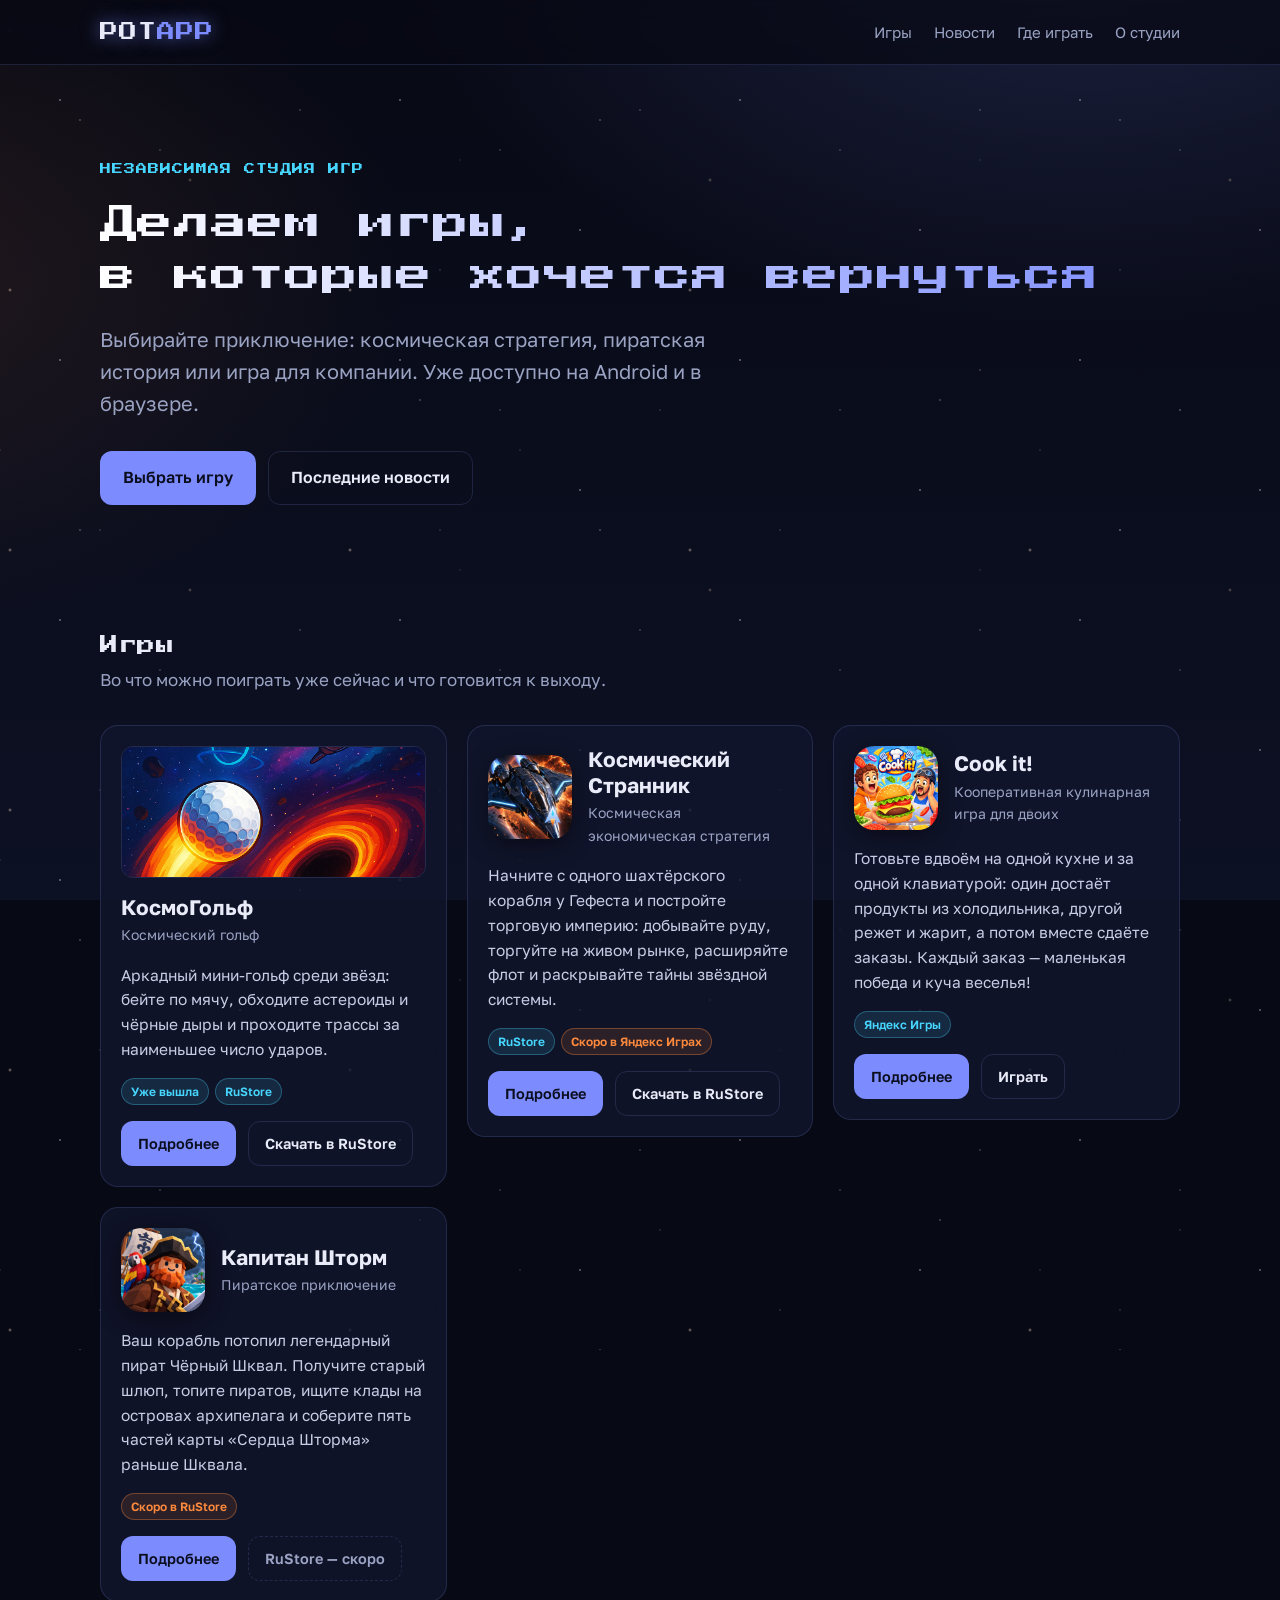
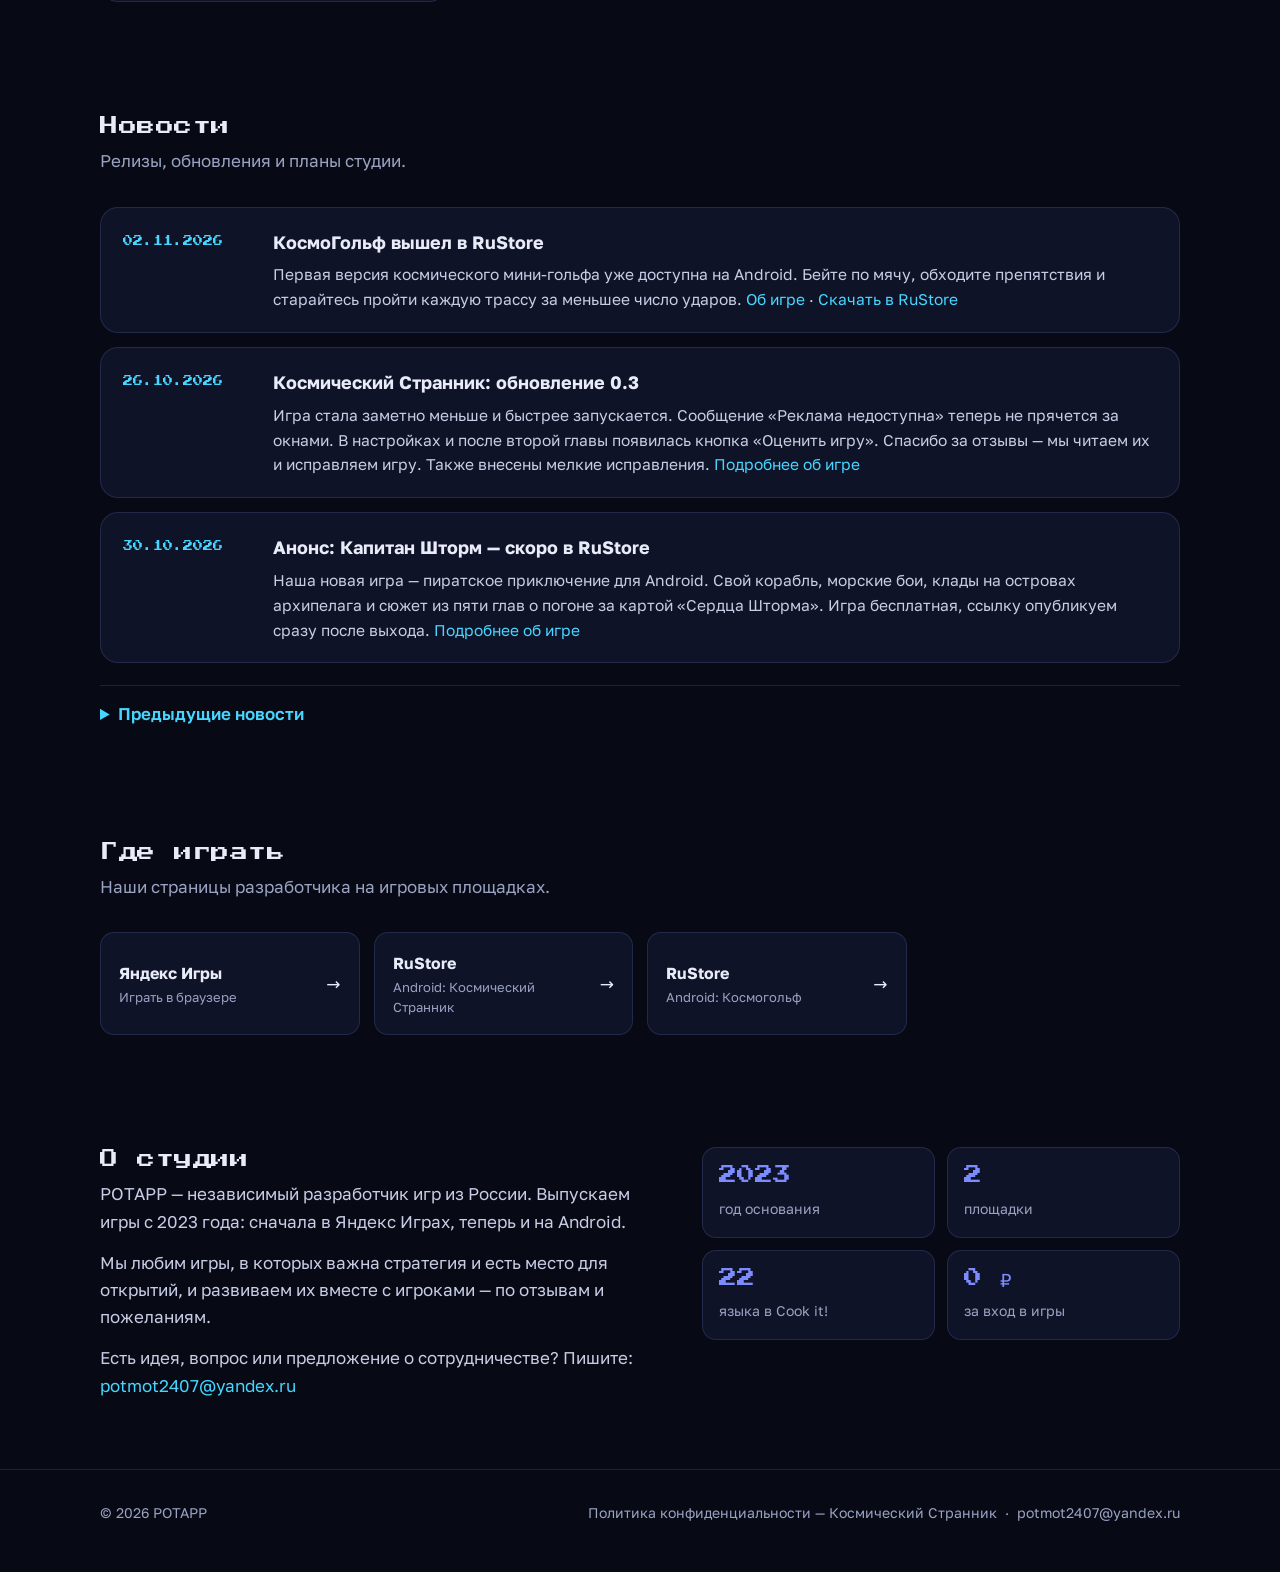
==== index.html @ 5d795da9 "ww" ====
<!doctype html>
<html lang="ru">
<head>
  <meta charset="utf-8">
  <meta name="viewport" content="width=device-width, initial-scale=1">
  <title>POTAPP — независимая студия игр</title>
  <meta name="description" content="POTAPP — независимая студия игр. Космический Странник, Капитан Шторм, Cook it! и новые проекты: где играть, новости и обновления.">
  <meta property="og:title" content="POTAPP — независимая студия игр">
  <meta property="og:description" content="Наши игры, площадки, новости и обновления.">
  <meta property="og:image" content="img/space-stranger/icon.jpg">
  <link rel="icon" type="image/svg+xml" href="img/favicon.svg">
  <link rel="icon" type="image/png" sizes="64x64" href="img/favicon.png">
  <link rel="apple-touch-icon" href="img/apple-touch-icon.png">
  <link rel="stylesheet" href="styles.css">
</head>
<body>
<a class="skip" href="#games">К играм</a>
<div class="sky" aria-hidden="true"></div>

<header class="top">
  <div class="wrap">
    <a class="logo" href="./">POT<span>APP</span></a>
    <nav class="nav">
      <a href="#games">Игры</a>
      <a href="#news">Новости</a>
      <a href="#where" class="hide-sm">Где играть</a>
      <a href="#about">О студии</a>
    </nav>
  </div>
</header>

<main>
  <!-- ================= ГЛАВНЫЙ ЭКРАН ================= -->
  <div class="wrap hero">
    <div class="eyebrow">Независимая студия игр</div>
    <h1>Делаем игры,<br>в которые хочется вернуться</h1>
    <p class="lead">Выбирайте приключение: космическая стратегия, пиратская история или игра для компании. Уже доступно на Android и в браузере.</p>
    <div class="btns">
      <a class="btn" href="#games">Выбрать игру</a>
      <a class="btn ghost" href="#news">Последние новости</a>
    </div>
  </div>

  <!-- ================= ИГРЫ =================
       Чтобы добавить игру: скопируй блок <article class="game">…</article> целиком
       и поменяй картинку, название, жанр, описание и ссылки. -->
  <section id="games">
    <div class="wrap">
      <h2 class="sec-title">Игры</h2>
      <p class="sec-sub">Во что можно поиграть уже сейчас и что готовится к выходу.</p>

      <div class="games">

        <article class="game">
          <img class="game-cover" src="img/cosmogolf/cover.png" alt="Космическое поле для гольфа у яркого чёрного провала" width="512" height="512" loading="lazy">
          <div class="game-head">
            <div>
              <h3>КосмоГольф</h3>
              <div class="genre">Космический гольф</div>
            </div>
          </div>
          <p>Аркадный мини-гольф среди звёзд: бейте по мячу, обходите астероиды и чёрные дыры и проходите трассы за наименьшее число ударов.</p>
          <div class="badges"><span class="badge">Уже вышла</span> <span class="badge">RuStore</span></div>
          <div class="btns">
            <a class="btn" href="games/cosmogolf/">Подробнее</a>
            <a class="btn ghost" href="https://www.rustore.ru/catalog/app/com.potapp.cosmogolf" target="_blank" rel="noopener">Скачать в RuStore</a>
          </div>
        </article>
        <article class="game">
          <div class="game-head">
            <img class="game-icon" src="img/space-stranger/icon.jpg" alt="Иконка игры Космический Странник" width="84" height="84">
            <div>
              <h3>Космический Странник</h3>
              <div class="genre">Космическая экономическая стратегия</div>
            </div>
          </div>
          <p>Начните с одного шахтёрского корабля у Гефеста и постройте торговую империю: добывайте руду, торгуйте на живом рынке, расширяйте флот и раскрывайте тайны звёздной системы.</p>
          <div class="badges"><span class="badge">RuStore</span> <span class="badge soon">Скоро в Яндекс Играх</span></div>
          <div class="btns">
            <a class="btn" href="games/space-stranger/">Подробнее</a>
            <a class="btn ghost" href="https://www.rustore.ru/catalog/app/com.potapp.spacestranger" target="_blank" rel="noopener">Скачать в RuStore</a>
            <!-- Когда игра выйдет в Яндекс Играх: добавь сюда <a class="btn ghost" href="ССЫЛКА" target="_blank" rel="noopener">Яндекс Игры</a> и поменяй бейдж «Скоро…» выше -->
          </div>
        </article>
        <article class="game">
          <div class="game-head">
            <img class="game-icon" src="img/cook-it/icon.jpg" alt="Иконка игры Cook it!" width="84" height="84">
            <div>
              <h3>Cook it!</h3>
              <div class="genre">Кооперативная кулинарная игра для двоих</div>
            </div>
          </div>
          <p>Готовьте вдвоём на одной кухне и за одной клавиатурой: один достаёт продукты из холодильника, другой режет и жарит, а потом вместе сдаёте заказы. Каждый заказ — маленькая победа и куча веселья!</p>
          <div class="badges"><span class="badge">Яндекс Игры</span></div>
          <div class="btns">
            <a class="btn" href="games/cook-it/">Подробнее</a>
            <a class="btn ghost" href="https://yandex.ru/games/app/cook-it-480620" target="_blank" rel="noopener">Играть</a>
          </div>
        </article>
        <article class="game">
          <div class="game-head">
            <img class="game-icon" src="img/captain-storm/icon.jpg" alt="Иконка игры Капитан Шторм" width="84" height="84">
            <div>
              <h3>Капитан Шторм</h3>
              <div class="genre">Пиратское приключение</div>
            </div>
          </div>
          <p>Ваш корабль потопил легендарный пират Чёрный Шквал. Получите старый шлюп, топите пиратов, ищите клады на островах архипелага и соберите пять частей карты «Сердца Шторма» раньше Шквала.</p>
          <div class="badges"><span class="badge soon">Скоро в RuStore</span></div>
          <div class="btns">
            <a class="btn" href="games/captain-storm/">Подробнее</a>
            <!-- Когда игра выйдет: замени span на <a class="btn ghost" href="https://www.rustore.ru/catalog/app/com.potapp.captainstorm" target="_blank" rel="noopener">Скачать в RuStore</a> и бейдж «Скоро…» на <span class="badge">RuStore</span> -->
            <span class="btn disabled">RuStore — скоро</span>
          </div>
        </article>


      </div>
    </div>
  </section>

  <!-- ================= НОВОСТИ =================
       Новые записи добавляй СВЕРХУ: скопируй блок <article class="post">…</article>. -->
  <section id="news">
    <div class="wrap">
      <h2 class="sec-title">Новости</h2>
      <p class="sec-sub">Релизы, обновления и планы студии.</p>

      <div class="news">
        <article class="post">
          <time datetime="2026-11-02">02.11.2026</time>
          <div>
            <h3>КосмоГольф вышел в RuStore</h3>
            <p>Первая версия космического мини-гольфа уже доступна на Android. Бейте по мячу, обходите препятствия и старайтесь пройти каждую трассу за меньшее число ударов. <a href="games/cosmogolf/">Об игре</a> · <a href="https://www.rustore.ru/catalog/app/com.potapp.cosmogolf" target="_blank" rel="noopener">Скачать в RuStore</a></p>
          </div>
        </article>
        <article class="post">
          <time datetime="2026-10-26">26.10.2026</time>
          <div>
            <h3>Космический Странник: обновление 0.3</h3>
            <p>Игра стала заметно меньше и быстрее запускается. Сообщение «Реклама недоступна» теперь не прячется за окнами. В настройках и после второй главы появилась кнопка «Оценить игру». Спасибо за отзывы — мы читаем их и исправляем игру. Также внесены мелкие исправления. <a href="games/space-stranger/">Подробнее об игре</a></p>
          </div>
        </article>
        <article class="post">
          <time datetime="2026-10-30">30.10.2026</time>
          <div>
            <h3>Анонс: Капитан Шторм — скоро в RuStore</h3>
            <p>Наша новая игра — пиратское приключение для Android. Свой корабль, морские бои, клады на островах архипелага и сюжет из пяти глав о погоне за картой «Сердца Шторма». Игра бесплатная, ссылку опубликуем сразу после выхода. <a href="games/captain-storm/">Подробнее об игре</a></p>
          </div>
        </article>
        <details class="news-archive">
          <summary>Предыдущие новости</summary>
          <div class="news">
        <article class="post">
          <time datetime="2026-10-19">19.10.2026</time>
          <div>
            <h3>Космический Странник вышел в RuStore</h3>
            <p>Наша космическая экономическая стратегия теперь доступна на Android. Начните с одного шахтёрского корабля у Гефеста, добывайте руду, торгуйте на живом рынке и стройте свой флот. Игра бесплатная. <a href="https://www.rustore.ru/catalog/app/com.potapp.spacestranger" target="_blank" rel="noopener">Скачать в RuStore</a> · <a href="games/space-stranger/">Подробнее об игре</a></p>
          </div>
        </article>
        <article class="post">
          <time datetime="2026-10-19">19.10.2026</time>
          <div>
            <h3>Космический Странник летит на Android</h3>
            <p>Игра отправлена на модерацию в RuStore, а следом выйдет и в Яндекс Играх. Внутри — обучение с начальником станции Центавр, управление для сенсорного экрана, русский и английский язык. Ссылки опубликуем сразу после выхода.</p>
          </div>
        </article>
        <article class="post">
          <time datetime="2026-10-19">19.10.2026</time>
          <div>
            <h3>У POTAPP появился сайт</h3>
            <p>Здесь будут собраны все наши игры, ссылки на площадки, новости и истории обновлений.</p>
          </div>
        </article>
        <article class="post">
          <time datetime="2026-03-21">21.03.2026</time>
          <div>
            <h3>Cook it! вышла в Яндекс Играх</h3>
            <p>Кооперативная кулинарная игра для двоих на одной клавиатуре: делите роли, готовьте по рецептам и сдавайте заказы вместе. <a href="games/cook-it/">Подробнее об игре</a></p>
          </div>
        </article>
          </div>
        </details>
      </div>
    </div>
  </section>

  <!-- ================= ГДЕ ИГРАТЬ ================= -->
  <section id="where">
    <div class="wrap">
      <h2 class="sec-title">Где играть</h2>
      <p class="sec-sub">Наши страницы разработчика на игровых площадках.</p>

      <div class="platforms">
        <a class="platform" href="https://yandex.ru/games/developer/64730" target="_blank" rel="noopener">
          <span><b>Яндекс Игры</b><small>Играть в браузере</small></span>
          <span aria-hidden="true">→</span>
        </a>
        <a class="platform" href="https://www.rustore.ru/catalog/app/com.potapp.spacestranger" target="_blank" rel="noopener">
          <span><b>RuStore</b><small>Android: Космический Странник</small></span>
          <span aria-hidden="true">→</span>
        </a>
        <a class="platform" href="https://www.rustore.ru/catalog/app/com.potapp.cosmogolf" target="_blank" rel="noopener">
          <span><b>RuStore</b><small>Android: Космогольф</small></span>
          <span aria-hidden="true">→</span>
        </a>
      </div>
    </div>
  </section>

  <!-- ================= О СТУДИИ ================= -->
  <section id="about">
    <div class="wrap about">
      <div>
        <h2 class="sec-title">О студии</h2>
        <p>POTAPP — независимый разработчик игр из России. Выпускаем игры с 2023 года: сначала в Яндекс Играх, теперь и на Android.</p>
        <p>Мы любим игры, в которых важна стратегия и есть место для открытий, и развиваем их вместе с игроками — по отзывам и пожеланиям.</p>
        <p>Есть идея, вопрос или предложение о сотрудничестве? Пишите: <a href="mailto:potmot2407@yandex.ru">potmot2407@yandex.ru</a></p>
      </div>
      <div class="facts">
        <div class="fact"><b>2023</b><span>год основания</span></div>
        <div class="fact"><b>2</b><span>площадки</span></div>
        <div class="fact"><b>22</b><span>языка в Cook it!</span></div>
        <div class="fact"><b>0 ₽</b><span>за вход в игры</span></div>
      </div>
    </div>
  </section>
</main>

<footer>
  <div class="wrap">
    <span>© 2026 POTAPP</span>
    <span>
      <a href="privacy/space-stranger/">Политика конфиденциальности — Космический Странник</a>
      &nbsp;·&nbsp;
      <a href="mailto:potmot2407@yandex.ru">potmot2407@yandex.ru</a>
    </span>
  </div>
</footer>
</body>
</html>
---- styles.css ----
/* POTAPP — общий стиль сайта.
   Цвета и шрифты меняются здесь, в :root. */
/* Шрифты лежат в папке fonts/ — сайт не зависит от Google Fonts (быстрее и надёжнее в России). Лицензия SIL OFL. */
@font-face{font-family:"Press Start 2P";font-style:normal;font-weight:400;font-display:swap;src:url("fonts/press-start-2p-latin-400-normal.woff2") format("woff2");unicode-range:U+0000-00FF, U+0131, U+0152-0153, U+02BB-02BC, U+02C6, U+02DA, U+02DC, U+2000-206F, U+20AC, U+2122, U+2191, U+2193, U+2212, U+2215, U+FEFF, U+FFFD;}
@font-face{font-family:"Golos Text";font-style:normal;font-weight:400;font-display:swap;src:url("fonts/golos-text-latin-400-normal.woff2") format("woff2");unicode-range:U+0000-00FF, U+0131, U+0152-0153, U+02BB-02BC, U+02C6, U+02DA, U+02DC, U+2000-206F, U+20AC, U+2122, U+2191, U+2193, U+2212, U+2215, U+FEFF, U+FFFD;}
@font-face{font-family:"Golos Text";font-style:normal;font-weight:600;font-display:swap;src:url("fonts/golos-text-latin-600-normal.woff2") format("woff2");unicode-range:U+0000-00FF, U+0131, U+0152-0153, U+02BB-02BC, U+02C6, U+02DA, U+02DC, U+2000-206F, U+20AC, U+2122, U+2191, U+2193, U+2212, U+2215, U+FEFF, U+FFFD;}
@font-face{font-family:"Golos Text";font-style:normal;font-weight:700;font-display:swap;src:url("fonts/golos-text-latin-700-normal.woff2") format("woff2");unicode-range:U+0000-00FF, U+0131, U+0152-0153, U+02BB-02BC, U+02C6, U+02DA, U+02DC, U+2000-206F, U+20AC, U+2122, U+2191, U+2193, U+2212, U+2215, U+FEFF, U+FFFD;}
@font-face{font-family:"Press Start 2P";font-style:normal;font-weight:400;font-display:swap;src:url("fonts/press-start-2p-cyrillic-400-normal.woff2") format("woff2");unicode-range:U+0301, U+0400-045F, U+0490-0491, U+04B0-04B1, U+2116, U+20BD;}
@font-face{font-family:"Golos Text";font-style:normal;font-weight:400;font-display:swap;src:url("fonts/golos-text-cyrillic-400-normal.woff2") format("woff2");unicode-range:U+0301, U+0400-045F, U+0490-0491, U+04B0-04B1, U+2116, U+20BD;}
@font-face{font-family:"Golos Text";font-style:normal;font-weight:600;font-display:swap;src:url("fonts/golos-text-cyrillic-600-normal.woff2") format("woff2");unicode-range:U+0301, U+0400-045F, U+0490-0491, U+04B0-04B1, U+2116, U+20BD;}
@font-face{font-family:"Golos Text";font-style:normal;font-weight:700;font-display:swap;src:url("fonts/golos-text-cyrillic-700-normal.woff2") format("woff2");unicode-range:U+0301, U+0400-045F, U+0490-0491, U+04B0-04B1, U+2116, U+20BD;}

:root {
  --bg: #070914;
  --bg-2: #0d1124;
  --panel: rgba(18, 23, 46, 0.78);
  --panel-solid: #12172e;
  --line: rgba(140, 160, 255, 0.16);
  --text: #e9ecf8;
  --muted: #9aa3c3;
  --accent: #7c8cff;      /* сиреневый, как буквы логотипа */
  --accent-2: #47d6ff;    /* голубой, как свечение двигателей */
  --hot: #ff8a3d;         /* оранжевый, как лава Гефеста */
  --pixel: "Press Start 2P", ui-monospace, monospace;
  --body: "Golos Text", system-ui, -apple-system, "Segoe UI", Roboto, sans-serif;
  --radius: 18px;
  --wrap: 1120px;
}

* { box-sizing: border-box; }
html { scroll-behavior: smooth; }
body {
  margin: 0;
  background: var(--bg);
  color: var(--text);
  font: 17px/1.6 var(--body);
  -webkit-font-smoothing: antialiased;
  overflow-x: hidden;
}
img { max-width: 100%; display: block; }
a { color: var(--accent-2); text-decoration: none; }
a:hover { text-decoration: underline; }

/* ---------- Звёздное небо (только CSS, без картинок) ---------- */
.sky {
  position: fixed; inset: 0; z-index: -1; pointer-events: none;
  background:
    radial-gradient(1200px 700px at 85% -10%, rgba(124, 140, 255, 0.20), transparent 60%),
    radial-gradient(900px 600px at -10% 30%, rgba(255, 138, 61, 0.10), transparent 60%),
    linear-gradient(180deg, var(--bg) 0%, var(--bg-2) 100%);
}
.sky::before, .sky::after {
  content: ""; position: absolute; inset: -50%;
  background-image:
    radial-gradient(1.5px 1.5px at 20px 30px, #fff, transparent),
    radial-gradient(1px 1px at 120px 80px, #cfd6ff, transparent),
    radial-gradient(1.5px 1.5px at 200px 160px, #fff, transparent),
    radial-gradient(1px 1px at 60px 200px, #9fb0ff, transparent),
    radial-gradient(1px 1px at 260px 40px, #fff, transparent),
    radial-gradient(2px 2px at 310px 220px, #ffe2c4, transparent);
  background-size: 340px 260px;
  opacity: .55;
  animation: drift 160s linear infinite;
}
.sky::after { background-size: 520px 410px; opacity: .35; animation-duration: 260s; }
@keyframes drift { to { transform: translate3d(-340px, -260px, 0); } }
@media (prefers-reduced-motion: reduce) { .sky::before, .sky::after { animation: none; } html { scroll-behavior: auto; } }

.wrap { max-width: var(--wrap); margin: 0 auto; padding: 0 20px; }

/* ---------- Шапка ---------- */
.top {
  position: sticky; top: 0; z-index: 10;
  backdrop-filter: blur(10px); -webkit-backdrop-filter: blur(10px);
  background: rgba(7, 9, 20, 0.72);
  border-bottom: 1px solid var(--line);
}
.top .wrap { display: flex; align-items: center; justify-content: space-between; height: 64px; gap: 16px; }
.logo {
  font: 18px/1 var(--pixel); letter-spacing: 1px; color: var(--text);
  text-shadow: 0 0 18px rgba(124, 140, 255, .7);
}
.logo:hover { text-decoration: none; }
.logo span { color: var(--accent); }
.nav { display: flex; gap: 22px; font-size: 15px; }
.nav a { color: var(--muted); }
.nav a:hover { color: var(--text); text-decoration: none; }
@media (max-width: 640px) { .nav { gap: 14px; font-size: 14px; } .nav .hide-sm { display: none; } }

/* ---------- Главный экран ---------- */
.hero { padding: 96px 20px 72px; }
.eyebrow { font: 11px/1.6 var(--pixel); color: var(--accent-2); letter-spacing: 1px; text-transform: uppercase; }
.hero h1 {
  font: clamp(20px, 3.2vw, 36px)/1.45 var(--pixel); margin: 18px 0 22px; letter-spacing: 1px;
  background: linear-gradient(90deg, #fff 0%, #c9d0ff 40%, var(--accent) 100%);
  -webkit-background-clip: text; background-clip: text; color: transparent;
}
.hero p.lead { font-size: 20px; color: var(--muted); max-width: 640px; margin: 0 0 32px; }
@media (max-width: 640px) { .hero { padding: 56px 20px 40px; }  .hero p.lead { font-size: 17px; } }

.btns { display: flex; flex-wrap: wrap; gap: 12px; }
.btn {
  display: inline-flex; align-items: center; gap: 10px;
  padding: 13px 22px; border-radius: 12px; font-weight: 600; font-size: 16px;
  background: var(--accent); color: #0b0e1f; border: 1px solid transparent;
  transition: transform .15s ease, box-shadow .15s ease;
}
.btn:hover { text-decoration: none; transform: translateY(-1px); box-shadow: 0 8px 28px rgba(124, 140, 255, .35); }
.btn.ghost { background: transparent; color: var(--text); border-color: var(--line); }
.btn.ghost:hover { border-color: var(--accent); box-shadow: none; }
.btn.disabled { background: transparent; color: var(--muted); border: 1px dashed var(--line); pointer-events: none; }

/* ---------- Секции ---------- */
section { padding: 56px 0; }
.sec-title { font: 18px/1.4 var(--pixel); margin: 0 0 8px; letter-spacing: .5px; }
.sec-sub { color: var(--muted); margin: 0 0 32px; }

/* ---------- Карточки игр ---------- */
.games { display: grid; grid-template-columns: repeat(auto-fill, minmax(320px, 1fr)); gap: 20px; align-items: start; }
@media (max-width: 380px) { .games { grid-template-columns: 1fr; } }
.game {
  display: flex; flex-direction: column; gap: 16px;
  background: var(--panel); border: 1px solid var(--line); border-radius: var(--radius);
  padding: 20px; transition: border-color .2s ease, transform .2s ease;
}
.game:hover { border-color: rgba(124, 140, 255, .45); transform: translateY(-2px); }
.game-head { display: flex; gap: 16px; align-items: center; }
.game-cover { width: 100%; height: 132px; flex: 0 0 132px; object-fit: cover; object-position: center 48%; border-radius: 12px; border: 1px solid var(--line); }
.game-icon {
  width: 84px; height: 84px; border-radius: 20px; flex: none; object-fit: cover;
  background: linear-gradient(135deg, #2b3170, #12172e);
  box-shadow: 0 6px 24px rgba(0, 0, 0, .45);
}
.game-icon.fallback { display: grid; place-items: center; font: 22px var(--pixel); color: var(--accent); }
.game h3 { margin: 0; font-size: 21px; line-height: 1.25; }
.game .genre { color: var(--muted); font-size: 14px; margin-top: 4px; }
.game p { margin: 0; color: #c8cde6; font-size: 15.5px; }
.game .btns { margin-top: auto; }
.game .btn { padding: 10px 16px; font-size: 14.5px; }
.badge {
  display: inline-block; font-size: 12px; font-weight: 600; padding: 3px 9px; border-radius: 999px;
  background: rgba(71, 214, 255, .12); color: var(--accent-2); border: 1px solid rgba(71, 214, 255, .3);
}
.badge.soon { background: rgba(255, 138, 61, .12); color: var(--hot); border-color: rgba(255, 138, 61, .35); }

/* ---------- Новости ---------- */
.news { display: grid; gap: 14px; }
.news-archive { margin-top: 8px; border-top: 1px solid var(--line); padding-top: 14px; }
.news-archive summary { color: var(--accent-2); cursor: pointer; font-weight: 600; }
.news-archive .news { margin-top: 14px; }
.post {
  display: grid; grid-template-columns: 130px 1fr; gap: 20px;
  background: var(--panel); border: 1px solid var(--line); border-radius: var(--radius); padding: 20px 22px;
}
.post time { font: 10px/1.8 var(--pixel); color: var(--accent-2); padding-top: 4px; }
.post h3 { margin: 0 0 6px; font-size: 18px; }
.post p { margin: 0; color: #c8cde6; font-size: 15.5px; }
@media (max-width: 640px) { .post { grid-template-columns: 1fr; gap: 6px; } }

/* ---------- Площадки ---------- */
.platforms { display: grid; grid-template-columns: repeat(auto-fill, minmax(240px, 1fr)); gap: 14px; }
.platform {
  display: flex; align-items: center; justify-content: space-between; gap: 12px;
  background: var(--panel); border: 1px solid var(--line); border-radius: 14px; padding: 16px 18px; color: var(--text);
}
.platform:hover { text-decoration: none; border-color: var(--accent); }
.platform b { font-size: 16px; }
.platform small { color: var(--muted); display: block; font-size: 13px; }

/* ---------- О студии ---------- */
.about { display: grid; grid-template-columns: 1.2fr 1fr; gap: 28px; align-items: start; }
.about p { color: #c8cde6; margin: 0 0 14px; }
.facts { display: grid; grid-template-columns: 1fr 1fr; gap: 12px; }
.fact { background: var(--panel); border: 1px solid var(--line); border-radius: 14px; padding: 16px; }
.fact b { display: block; font: 18px/1.3 var(--pixel); color: var(--accent); margin-bottom: 6px; }
.fact span { color: var(--muted); font-size: 14px; }
@media (max-width: 760px) { .about { grid-template-columns: 1fr; } }

/* ---------- Подвал ---------- */
footer { border-top: 1px solid var(--line); padding: 32px 0 48px; color: var(--muted); font-size: 14px; }
footer .wrap { display: flex; flex-wrap: wrap; justify-content: space-between; gap: 16px; }
footer a { color: var(--muted); }
footer a:hover { color: var(--text); }

/* ---------- Страница игры ---------- */
.game-hero { padding: 64px 20px 24px; display: grid; grid-template-columns: 180px 1fr; gap: 32px; align-items: center; }
.game-hero img.icon { width: 180px; height: 180px; border-radius: 40px; box-shadow: 0 16px 50px rgba(0,0,0,.55), 0 0 60px rgba(124,140,255,.25); }
.game-hero h1 { font: 30px/1.3 var(--pixel); margin: 10px 0 14px; }
.game-hero p { color: var(--muted); margin: 0 0 22px; font-size: 18px; }
@media (max-width: 700px) {
  .game-hero { grid-template-columns: 1fr; padding-top: 40px; }
  .game-hero img.icon { width: 120px; height: 120px; border-radius: 28px; }
  .game-hero h1 { font-size: 20px; }
}
.shots { display: grid; grid-auto-flow: column; grid-auto-columns: min(78%, 560px); gap: 14px; overflow-x: auto; padding-bottom: 10px; scroll-snap-type: x mandatory; }
.shots img { border-radius: 14px; border: 1px solid var(--line); scroll-snap-align: start; aspect-ratio: 16/9; object-fit: cover; width: 100%; }
.features { display: grid; grid-template-columns: repeat(auto-fill, minmax(300px, 1fr)); gap: 14px; }
.feature { background: var(--panel); border: 1px solid var(--line); border-radius: 14px; padding: 18px; }
.feature h3 { margin: 0 0 6px; font-size: 16px; color: var(--accent-2); text-transform: uppercase; letter-spacing: .5px; }
.feature p { margin: 0; color: #c8cde6; font-size: 15px; }
.changelog { border-left: 2px solid var(--line); padding-left: 20px; display: grid; gap: 18px; }
.changelog h3 { margin: 0; font-size: 17px; }
.changelog time { color: var(--accent-2); font-size: 13px; }
.changelog ul { margin: 6px 0 0; padding-left: 18px; color: #c8cde6; font-size: 15px; }

.skip { position: absolute; left: -999px; }
.skip:focus { left: 12px; top: 12px; background: var(--accent); color: #000; padding: 8px 12px; border-radius: 8px; z-index: 99; }
.badges { display: flex; flex-wrap: wrap; gap: 6px; }
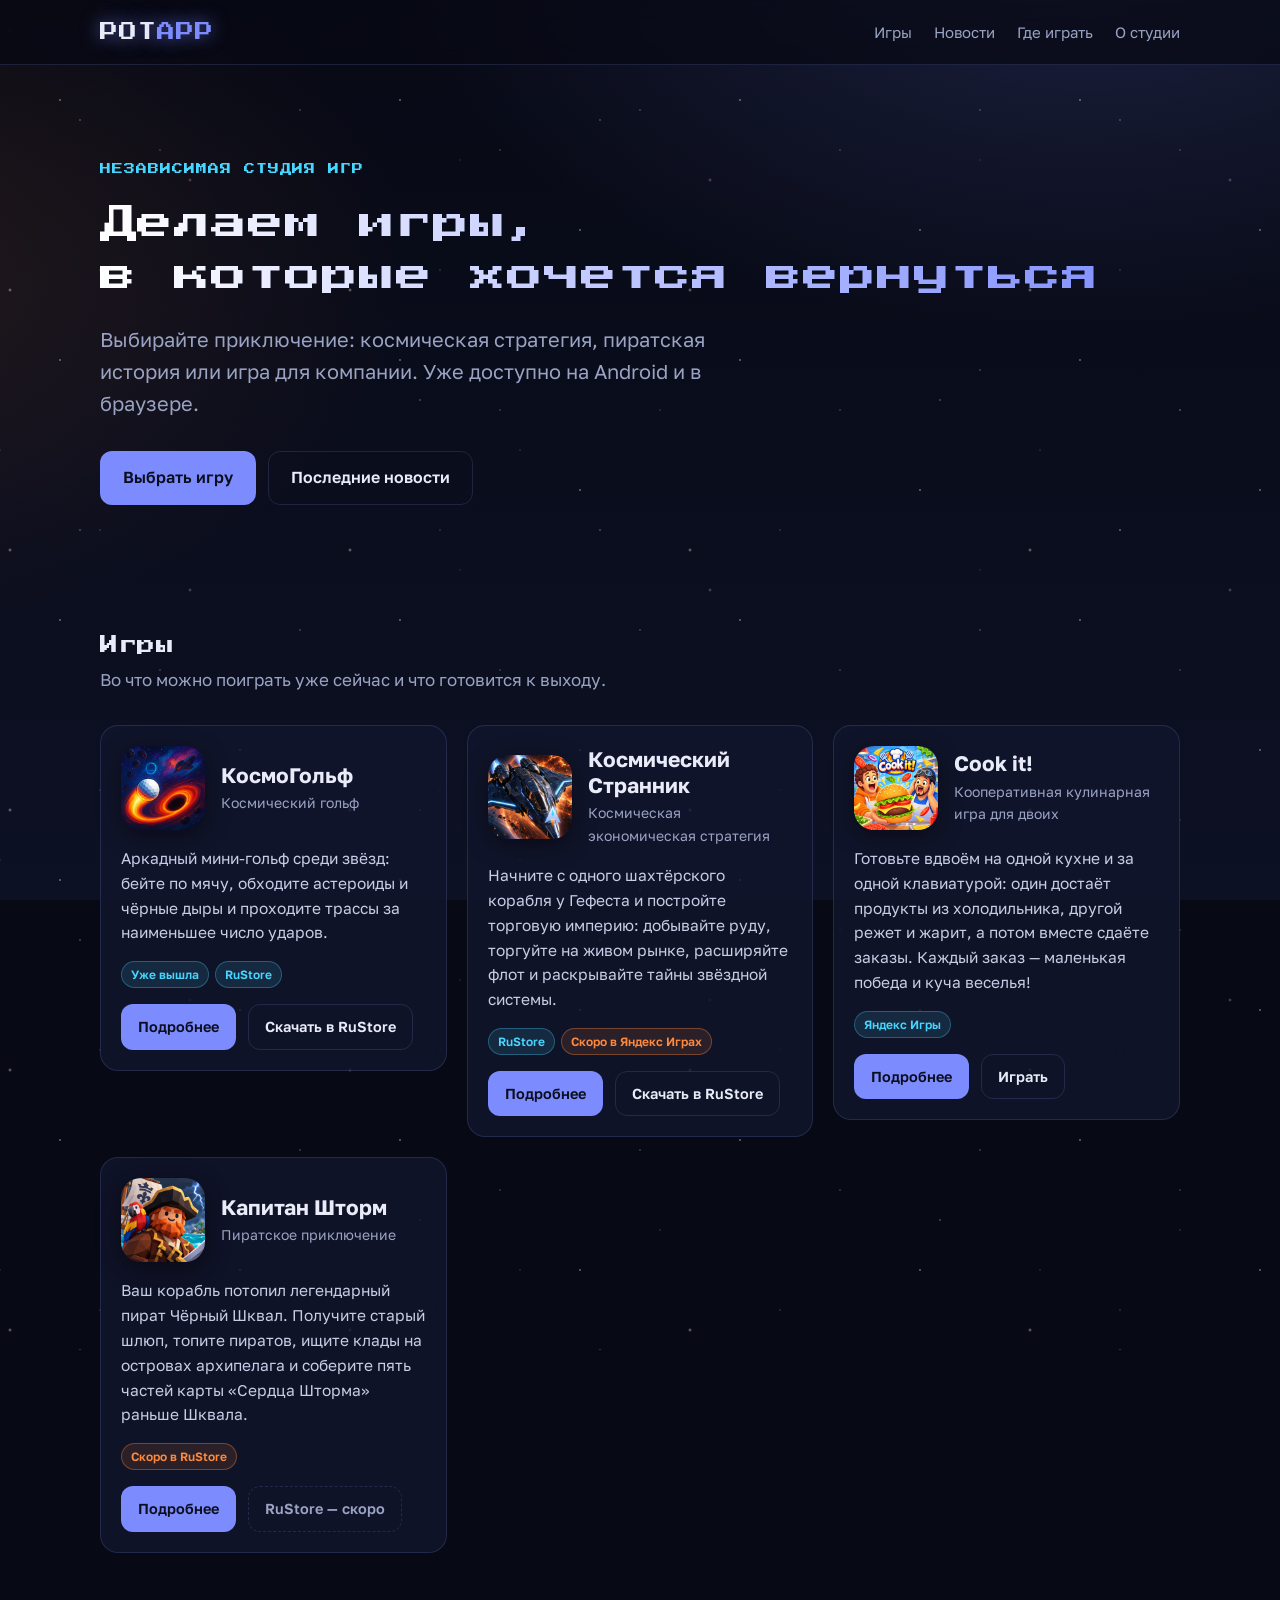
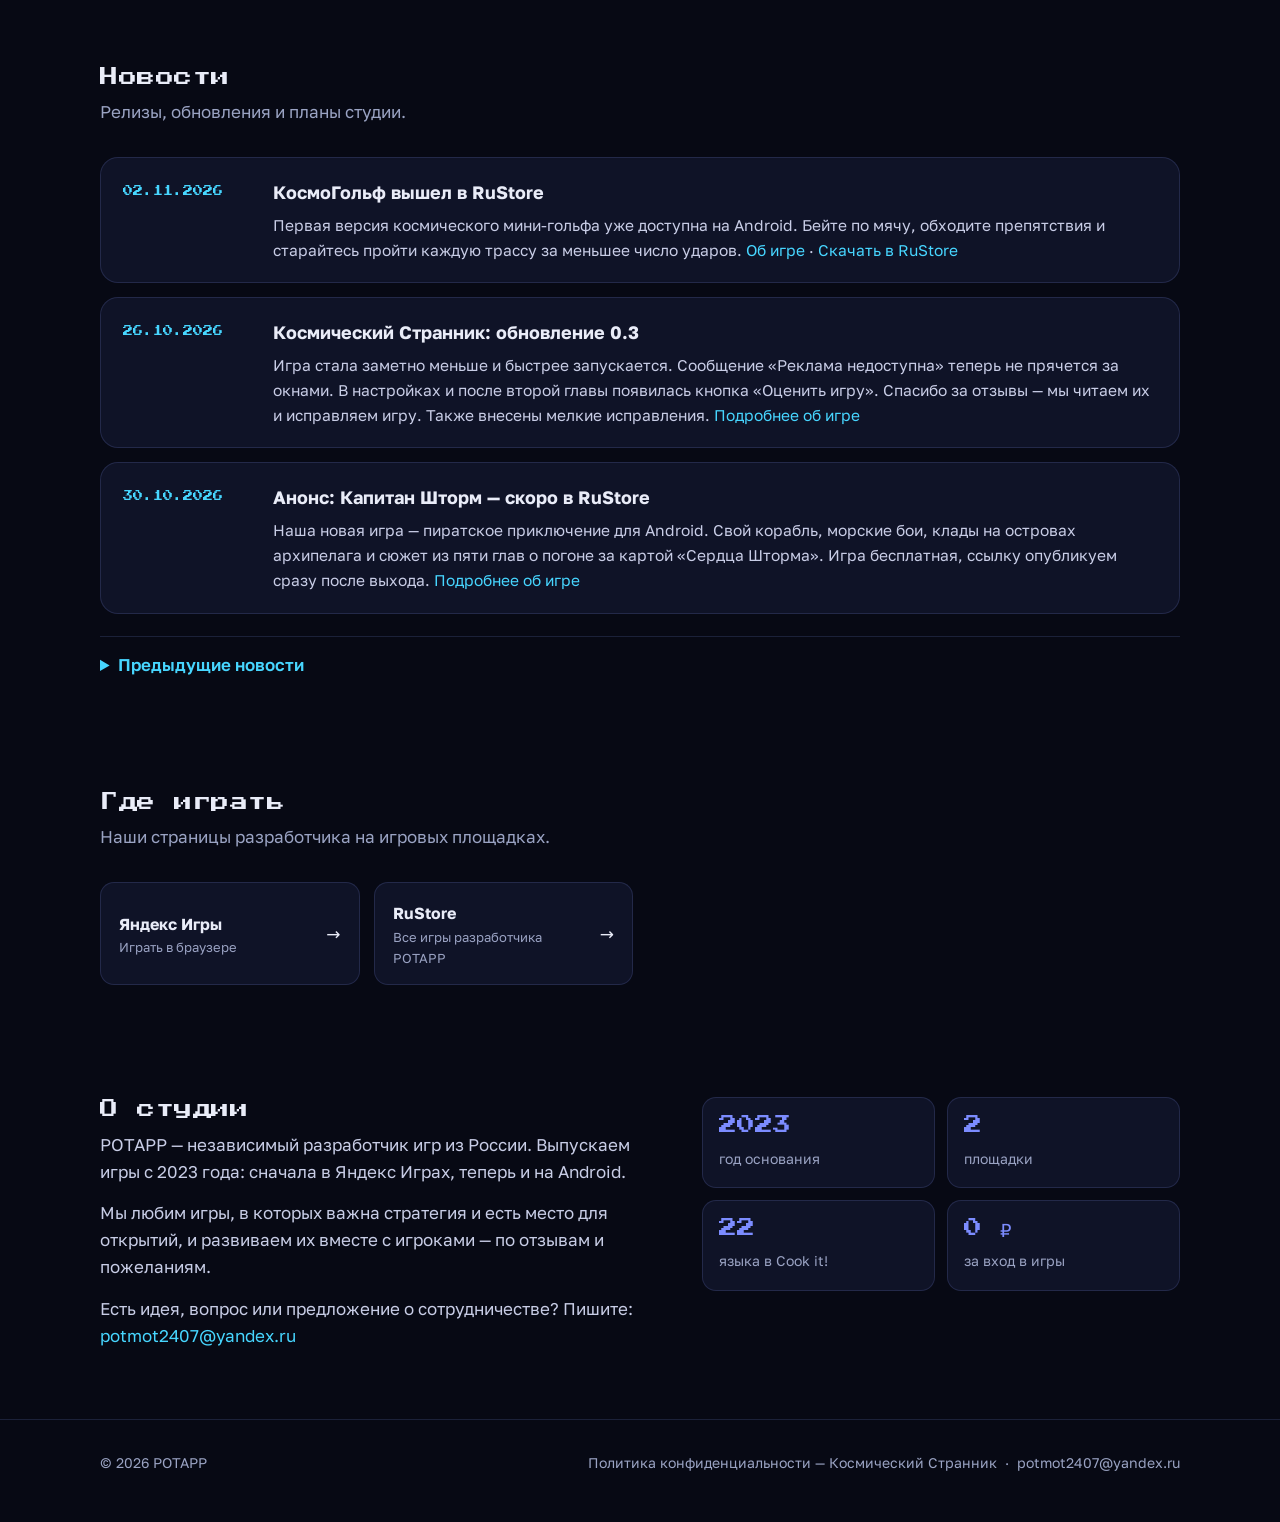
==== commit 39816c7a: "ff" ====
--- a/index.html
+++ b/index.html
@@ -52,8 +52,8 @@
       <div class="games">
 
         <article class="game">
-          <img class="game-cover" src="img/cosmogolf/cover.png" alt="Космическое поле для гольфа у яркого чёрного провала" width="512" height="512" loading="lazy">
-          <div class="game-head">
+          <div class="game-head">
+            <img class="game-icon" src="img/cosmogolf/cover.png" alt="Обложка игры КосмоГольф" width="84" height="84" loading="lazy">
             <div>
               <h3>КосмоГольф</h3>
               <div class="genre">Космический гольф</div>
@@ -196,12 +196,8 @@
           <span><b>Яндекс Игры</b><small>Играть в браузере</small></span>
           <span aria-hidden="true">→</span>
         </a>
-        <a class="platform" href="https://www.rustore.ru/catalog/app/com.potapp.spacestranger" target="_blank" rel="noopener">
-          <span><b>RuStore</b><small>Android: Космический Странник</small></span>
-          <span aria-hidden="true">→</span>
-        </a>
-        <a class="platform" href="https://www.rustore.ru/catalog/app/com.potapp.cosmogolf" target="_blank" rel="noopener">
-          <span><b>RuStore</b><small>Android: Космогольф</small></span>
+        <a class="platform" href="https://www.rustore.ru/catalog/developer/ghje4l" target="_blank" rel="noopener">
+          <span><b>RuStore</b><small>Все игры разработчика POTAPP</small></span>
           <span aria-hidden="true">→</span>
         </a>
       </div>
--- a/styles.css
+++ b/styles.css
@@ -125,7 +125,6 @@
 }
 .game:hover { border-color: rgba(124, 140, 255, .45); transform: translateY(-2px); }
 .game-head { display: flex; gap: 16px; align-items: center; }
-.game-cover { width: 100%; height: 132px; flex: 0 0 132px; object-fit: cover; object-position: center 48%; border-radius: 12px; border: 1px solid var(--line); }
 .game-icon {
   width: 84px; height: 84px; border-radius: 20px; flex: none; object-fit: cover;
   background: linear-gradient(135deg, #2b3170, #12172e);
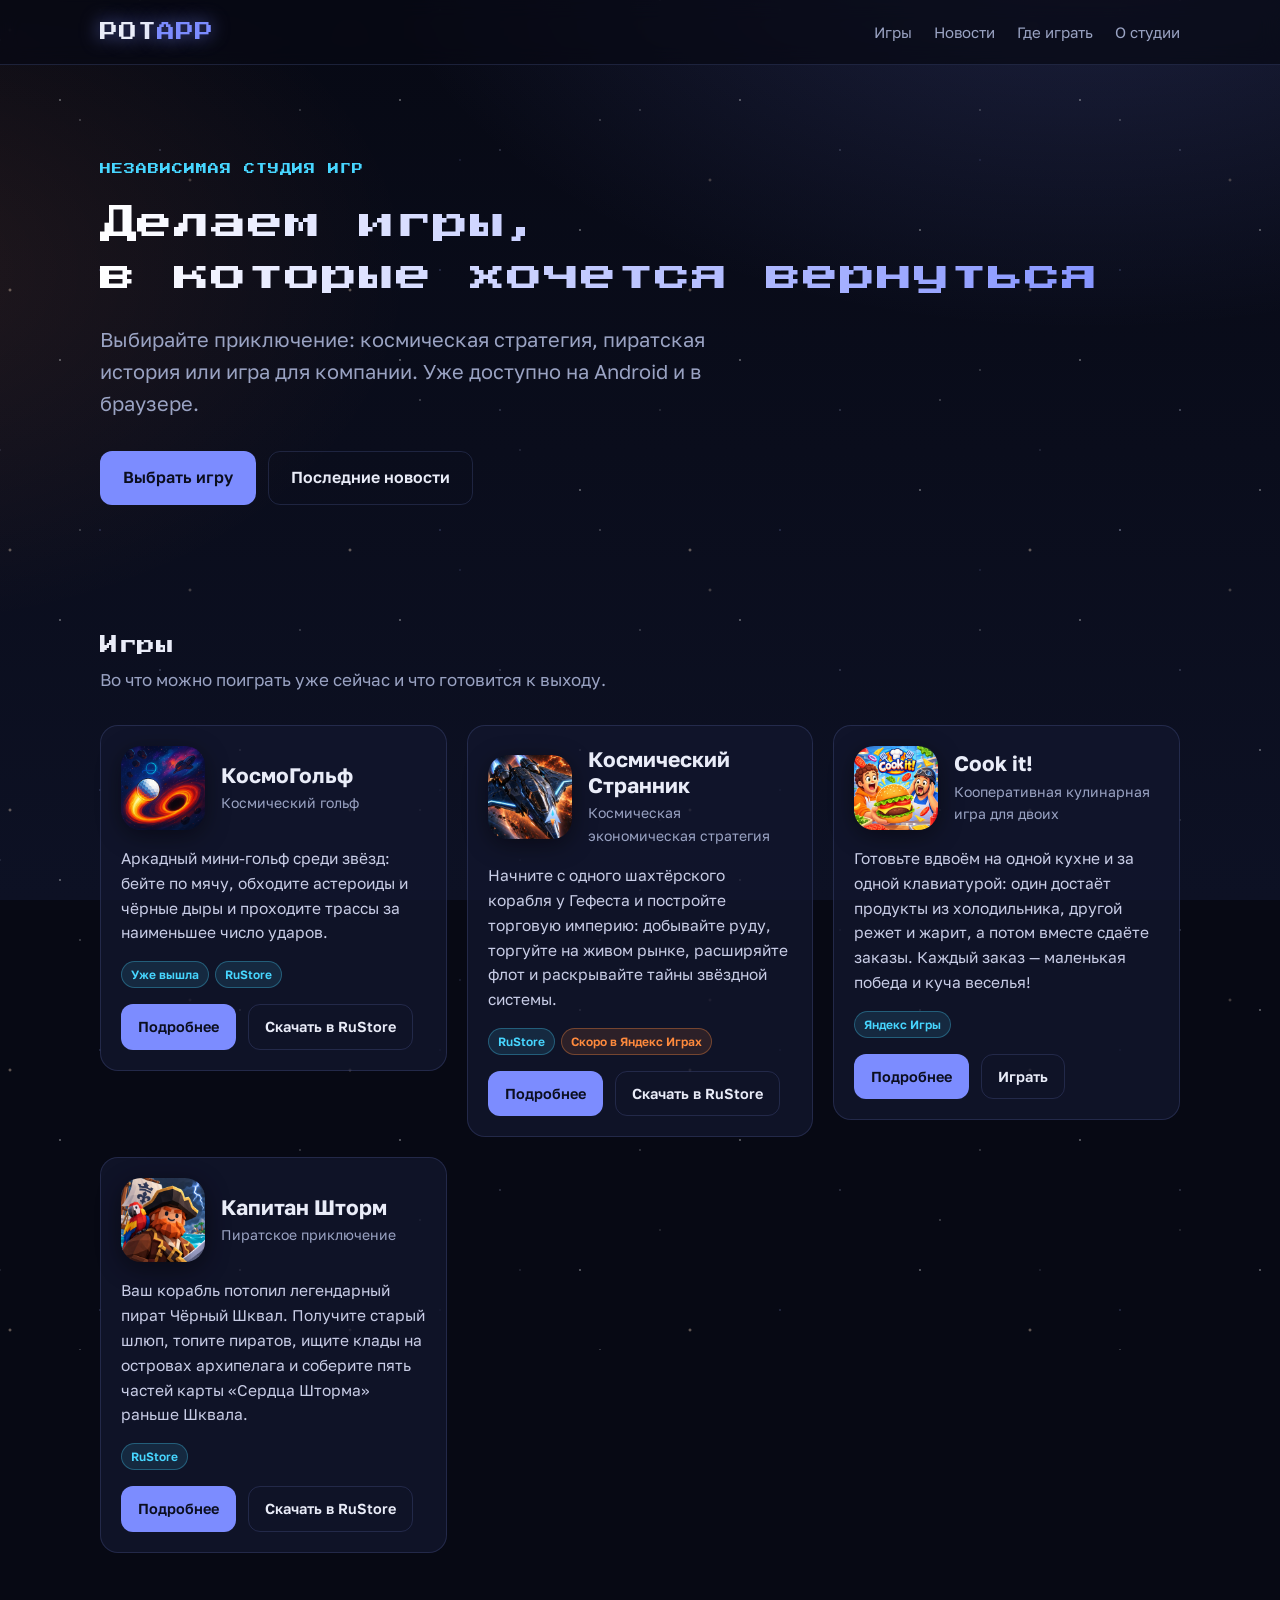
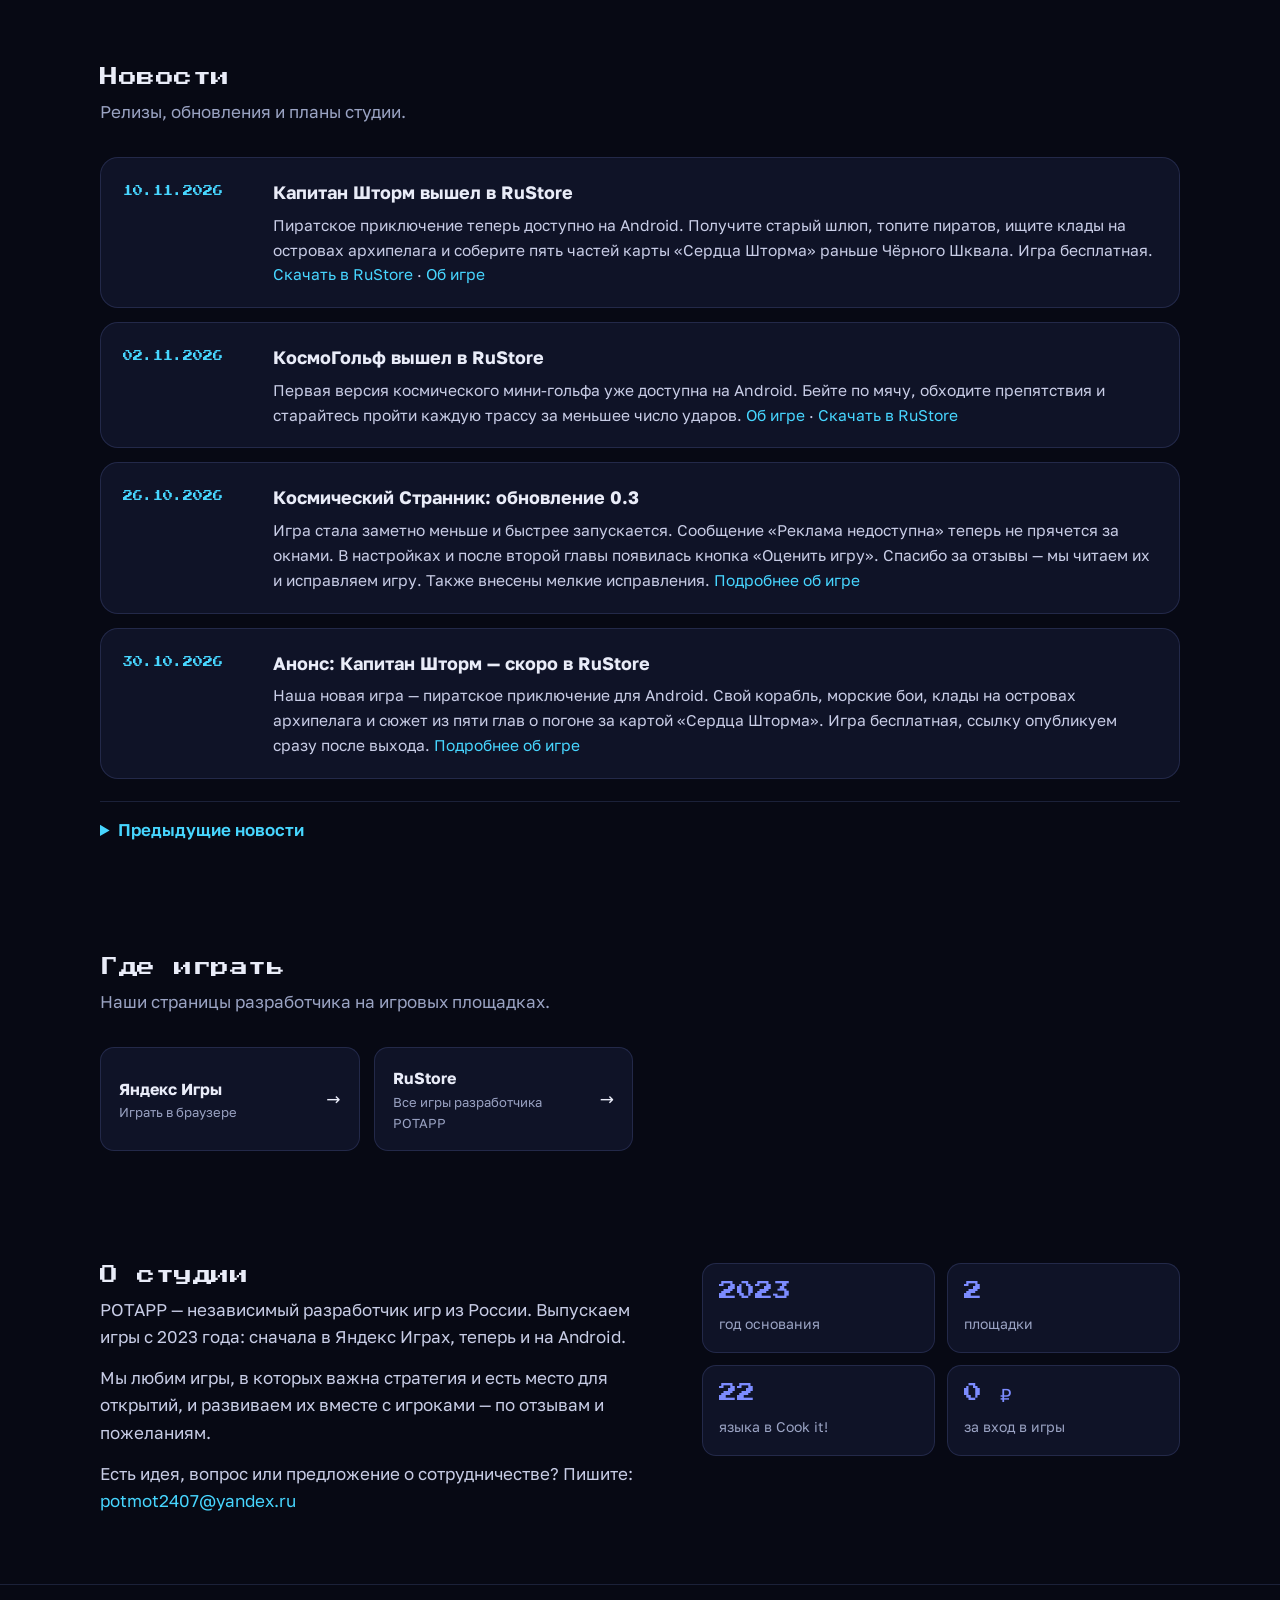
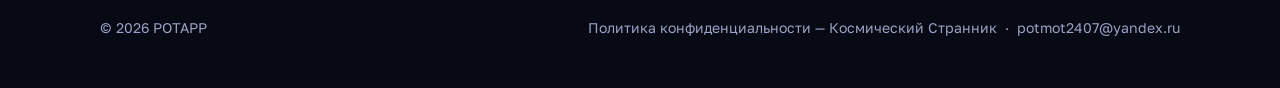
==== commit 7207b3c6: "vihod captainshtorm" ====
--- a/index.html
+++ b/index.html
@@ -106,11 +106,10 @@
             </div>
           </div>
           <p>Ваш корабль потопил легендарный пират Чёрный Шквал. Получите старый шлюп, топите пиратов, ищите клады на островах архипелага и соберите пять частей карты «Сердца Шторма» раньше Шквала.</p>
-          <div class="badges"><span class="badge soon">Скоро в RuStore</span></div>
+          <div class="badges"><span class="badge">RuStore</span></div>
           <div class="btns">
             <a class="btn" href="games/captain-storm/">Подробнее</a>
-            <!-- Когда игра выйдет: замени span на <a class="btn ghost" href="https://www.rustore.ru/catalog/app/com.potapp.captainstorm" target="_blank" rel="noopener">Скачать в RuStore</a> и бейдж «Скоро…» на <span class="badge">RuStore</span> -->
-            <span class="btn disabled">RuStore — скоро</span>
+            <a class="btn ghost" href="https://www.rustore.ru/catalog/app/com.potapp.captainstorm" target="_blank" rel="noopener">Скачать в RuStore</a>
           </div>
         </article>
 
@@ -127,6 +126,13 @@
       <p class="sec-sub">Релизы, обновления и планы студии.</p>
 
       <div class="news">
+        <article class="post">
+          <time datetime="2026-11-10">10.11.2026</time>
+          <div>
+            <h3>Капитан Шторм вышел в RuStore</h3>
+            <p>Пиратское приключение теперь доступно на Android. Получите старый шлюп, топите пиратов, ищите клады на островах архипелага и соберите пять частей карты «Сердца Шторма» раньше Чёрного Шквала. Игра бесплатная. <a href="https://www.rustore.ru/catalog/app/com.potapp.captainstorm" target="_blank" rel="noopener">Скачать в RuStore</a> · <a href="games/captain-storm/">Об игре</a></p>
+          </div>
+        </article>
         <article class="post">
           <time datetime="2026-11-02">02.11.2026</time>
           <div>
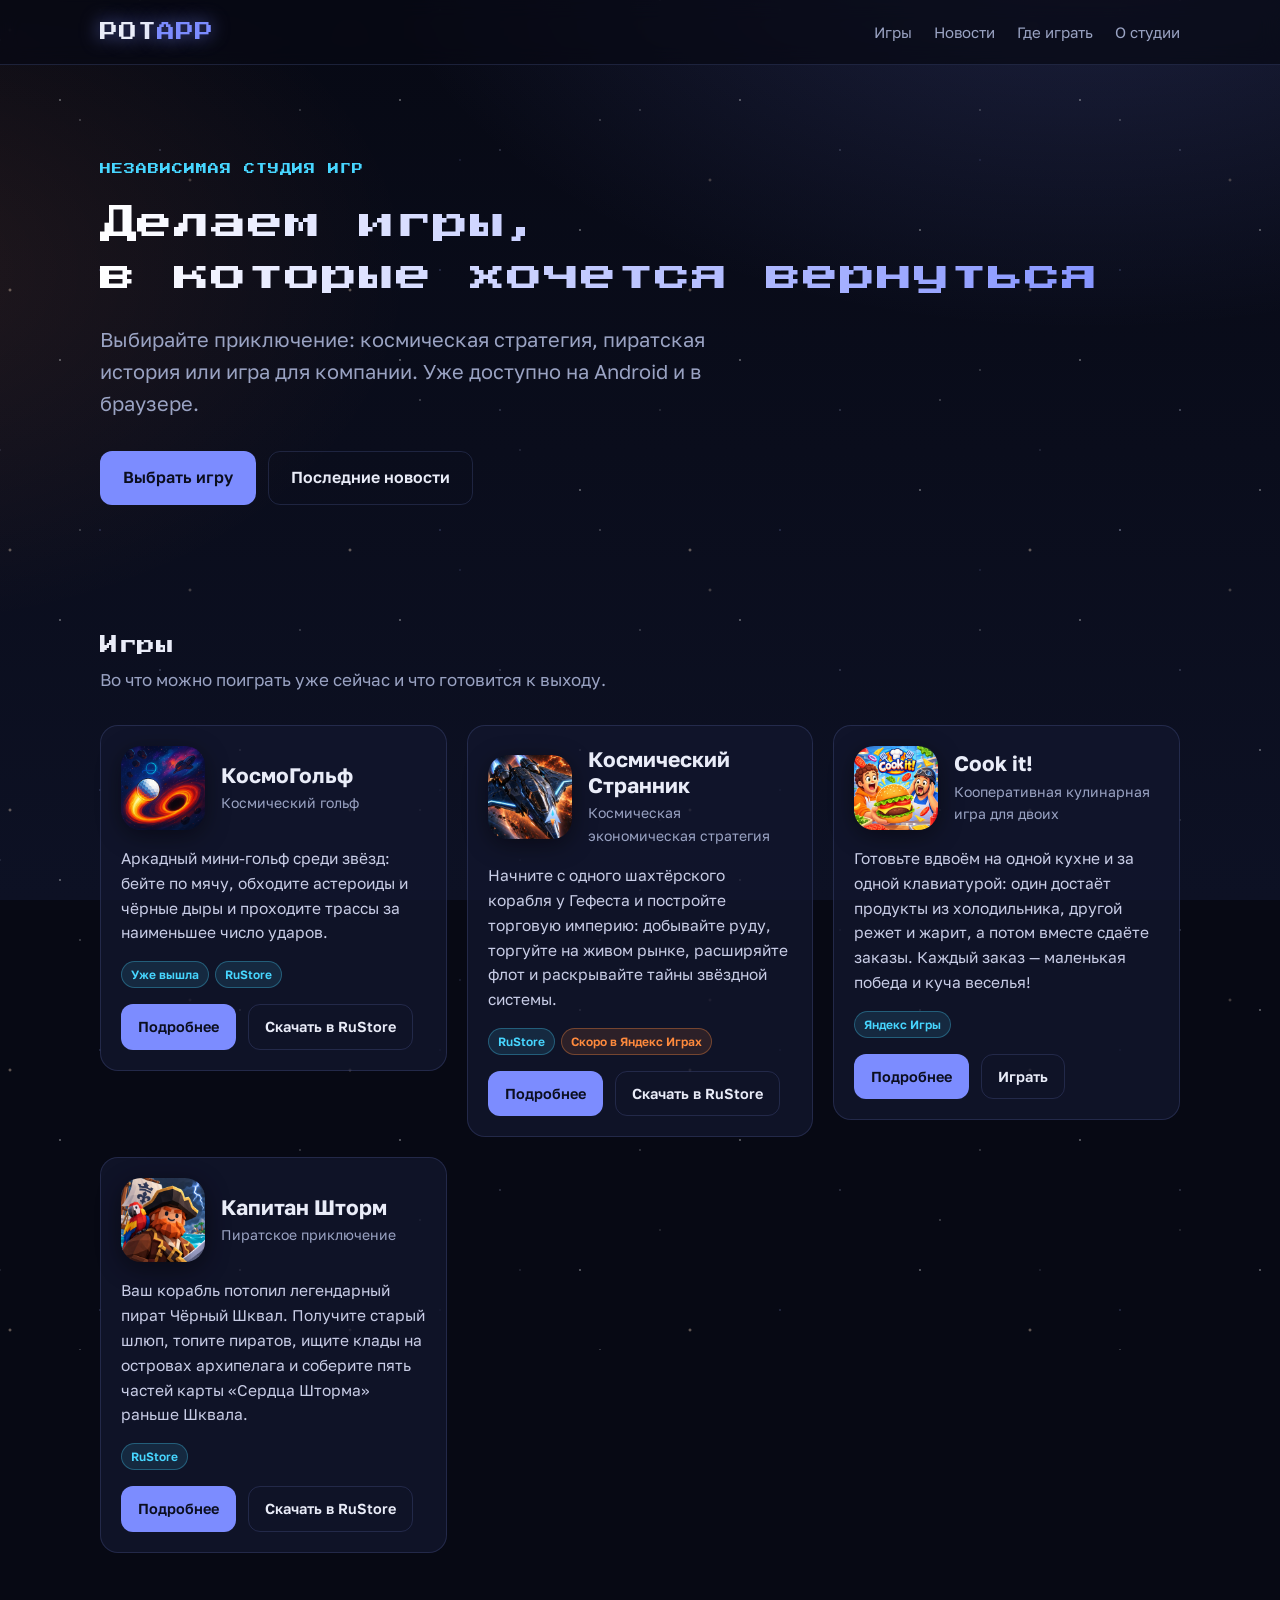
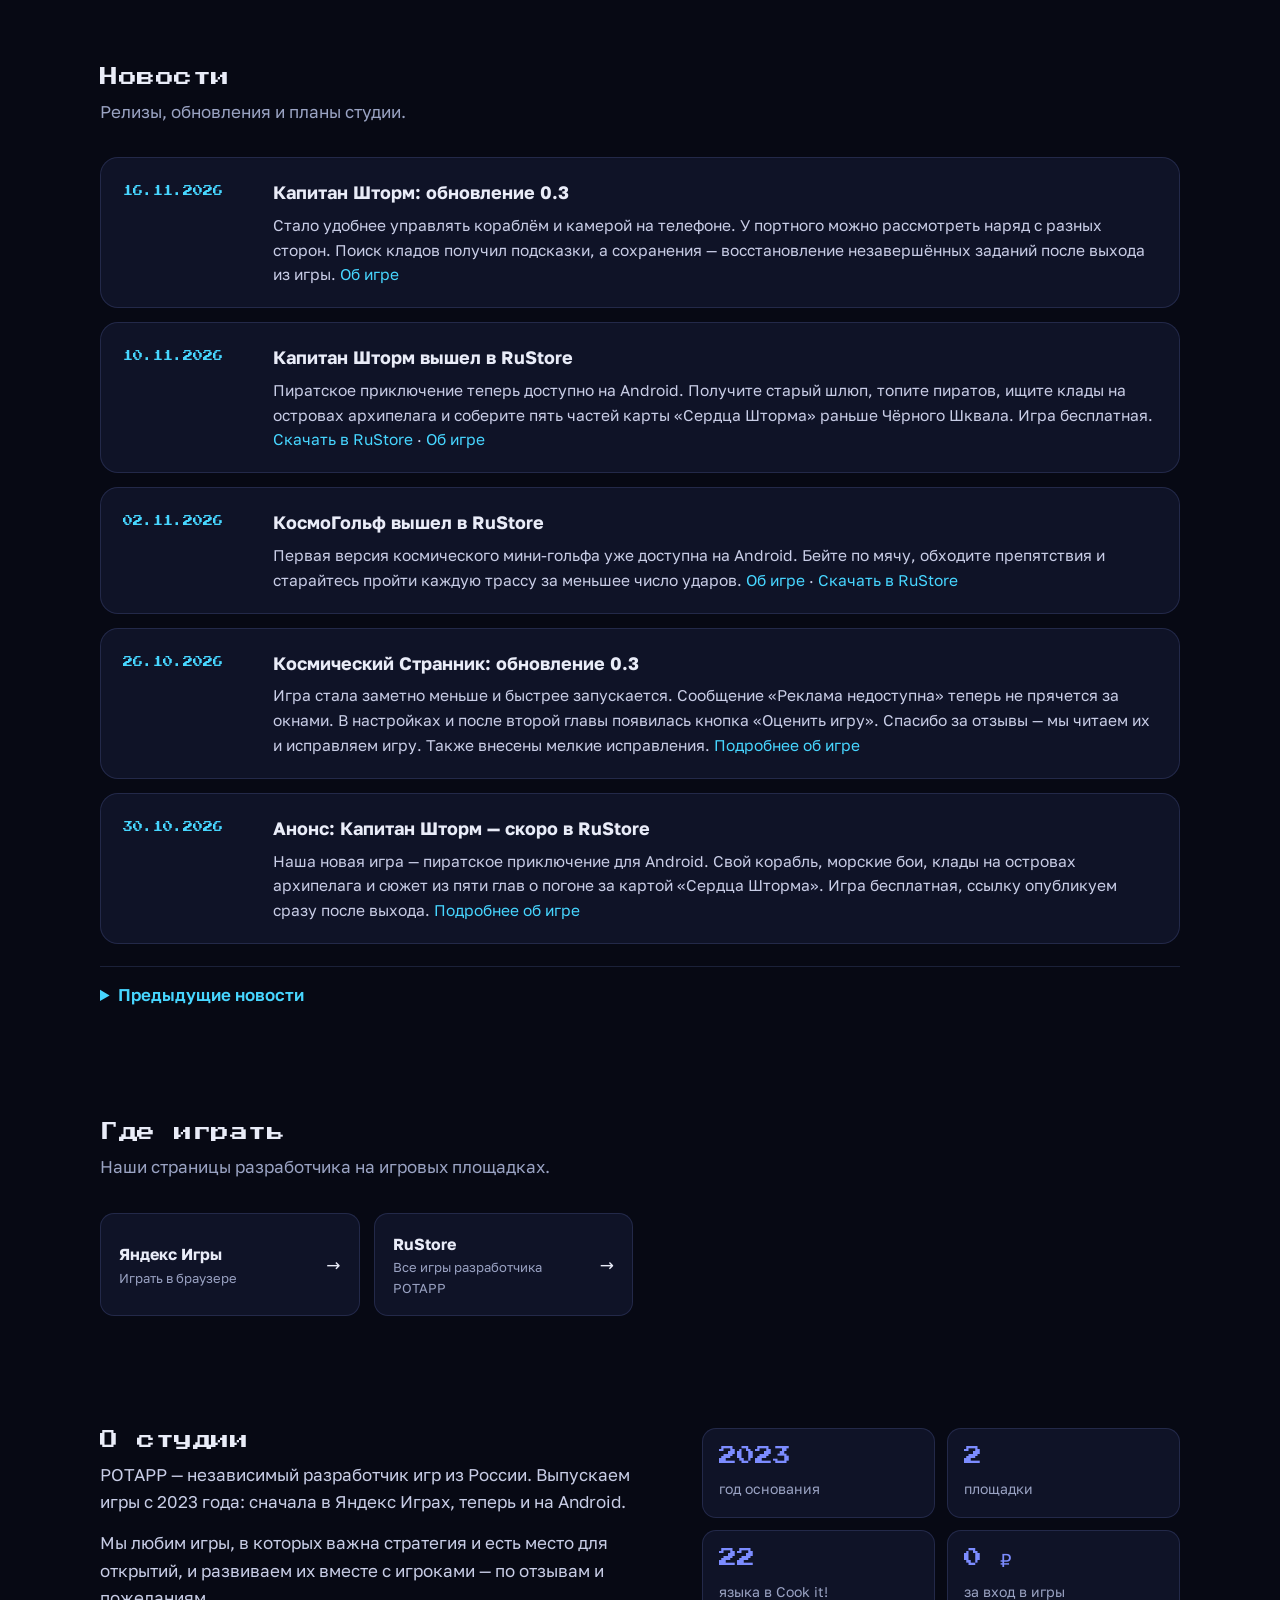
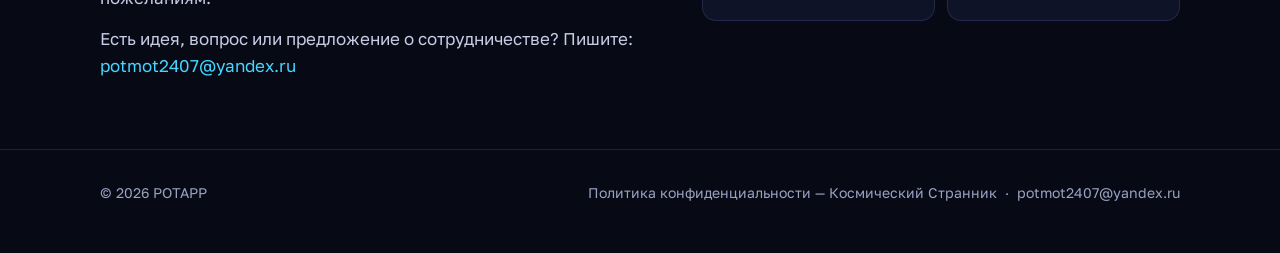
==== commit 3a55f547: "Publish Captain Storm 0.3 news and add two game galleries" ====
--- a/index.html
+++ b/index.html
@@ -12,6 +12,19 @@
   <link rel="icon" type="image/png" sizes="64x64" href="img/favicon.png">
   <link rel="apple-touch-icon" href="img/apple-touch-icon.png">
   <link rel="stylesheet" href="styles.css">
+<!-- Yandex.Metrika counter -->
+<script type="text/javascript">
+    (function(m,e,t,r,i,k,a){
+        m[i]=m[i]||function(){(m[i].a=m[i].a||[]).push(arguments)};
+        m[i].l=1*new Date();
+        for (var j = 0; j < document.scripts.length; j++) {if (document.scripts[j].src === r) { return; }}
+        k=e.createElement(t),a=e.getElementsByTagName(t)[0],k.async=1,k.src=r,a.parentNode.insertBefore(k,a)
+    })(window, document,'script','https://mc.yandex.ru/metrika/tag.js?id=114179265', 'ym');
+
+    ym(114179265, 'init', {ssr:true, webvisor:false, clickmap:true, ecommerce:"dataLayer", referrer: document.referrer, url: location.href, accurateTrackBounce:true, trackLinks:true});
+</script>
+<noscript><div><img src="https://mc.yandex.ru/watch/114179265" style="position:absolute; left:-9999px;" alt="" /></div></noscript>
+<!-- /Yandex.Metrika counter -->
 </head>
 <body>
 <a class="skip" href="#games">К играм</a>
@@ -126,6 +139,7 @@
       <p class="sec-sub">Релизы, обновления и планы студии.</p>
 
       <div class="news">
+        <article class="post"><time datetime="2026-11-16">16.11.2026</time><div><h3>Капитан Шторм: обновление 0.3</h3><p>Стало удобнее управлять кораблём и камерой на телефоне. У портного можно рассмотреть наряд с разных сторон. Поиск кладов получил подсказки, а сохранения — восстановление незавершённых заданий после выхода из игры. <a href="games/captain-storm/">Об игре</a></p></div></article>
         <article class="post">
           <time datetime="2026-11-10">10.11.2026</time>
           <div>
--- a/styles.css
+++ b/styles.css
@@ -205,3 +205,6 @@
 .skip { position: absolute; left: -999px; }
 .skip:focus { left: 12px; top: 12px; background: var(--accent); color: #000; padding: 8px 12px; border-radius: 8px; z-index: 99; }
 .badges { display: flex; flex-wrap: wrap; gap: 6px; }
+
+.shots.portrait { grid-auto-columns: min(66%, 290px); }
+.shots.portrait img { aspect-ratio: auto; height: auto; }
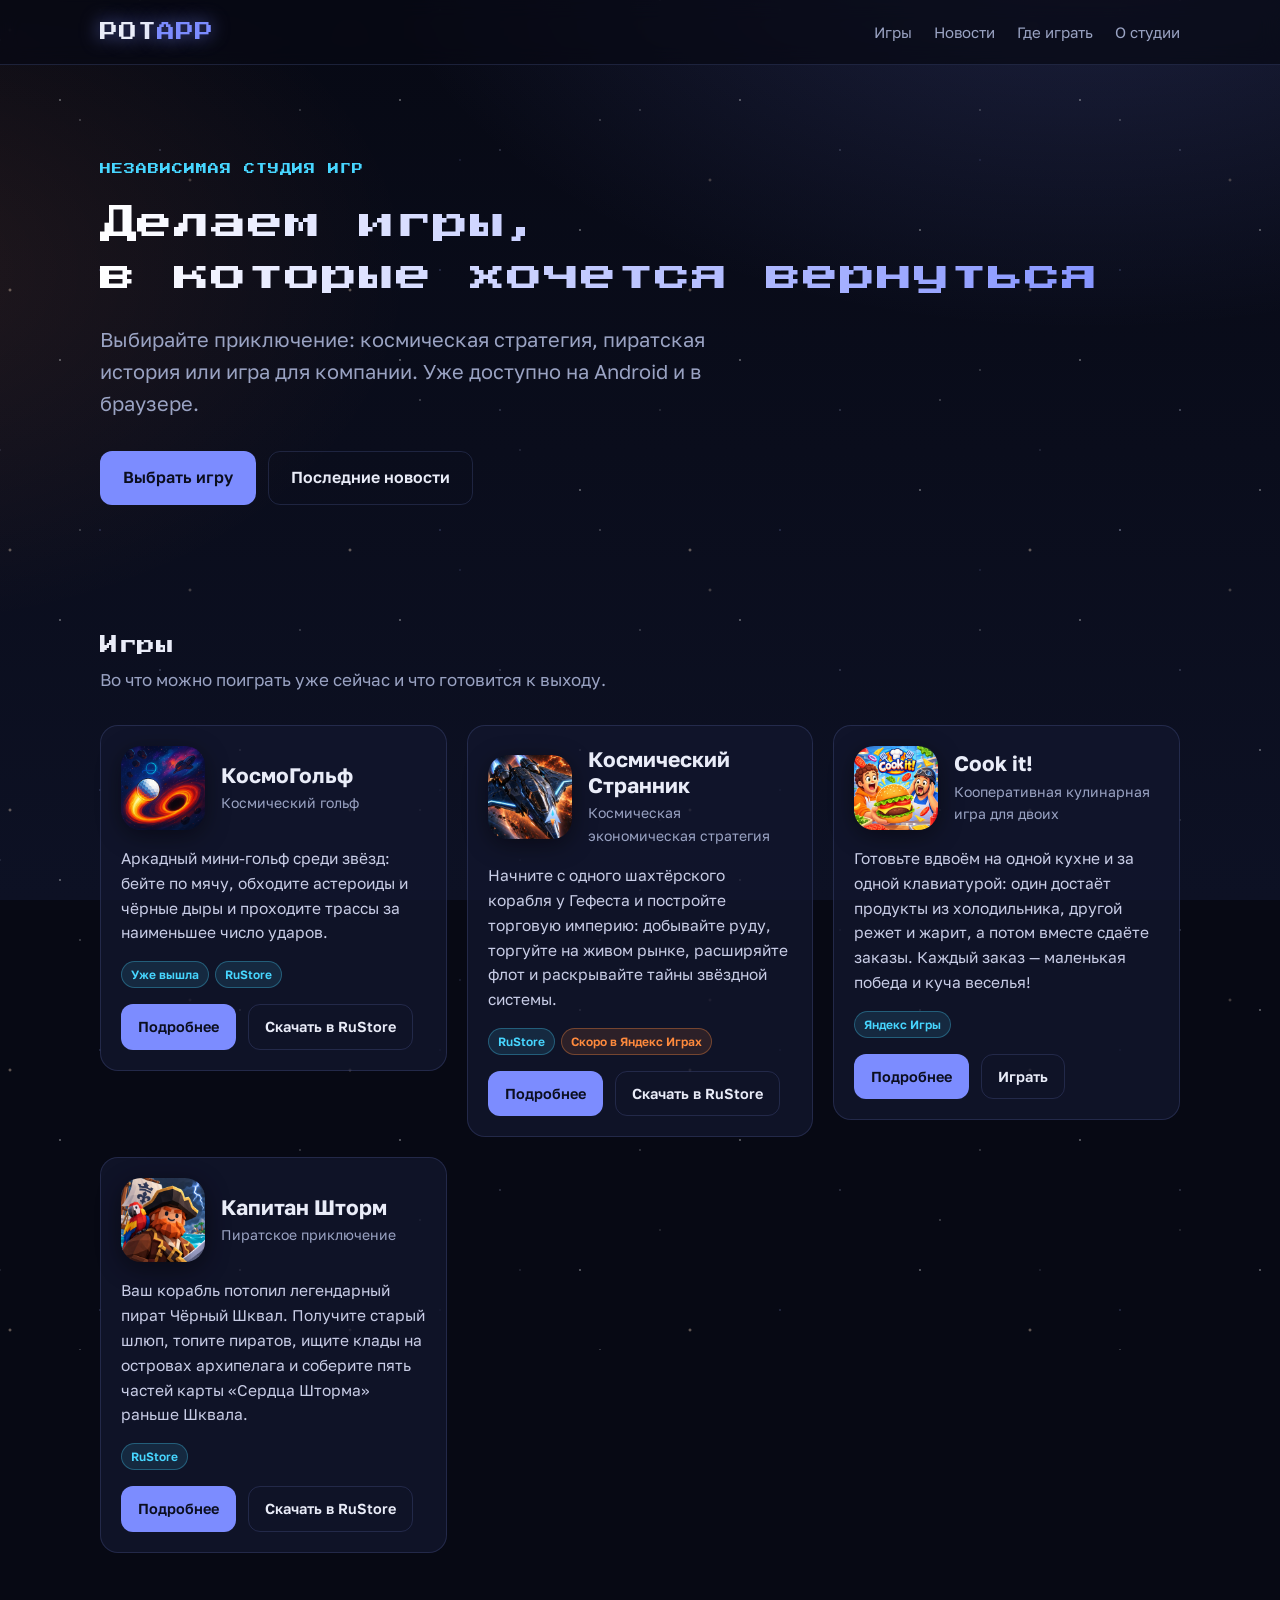
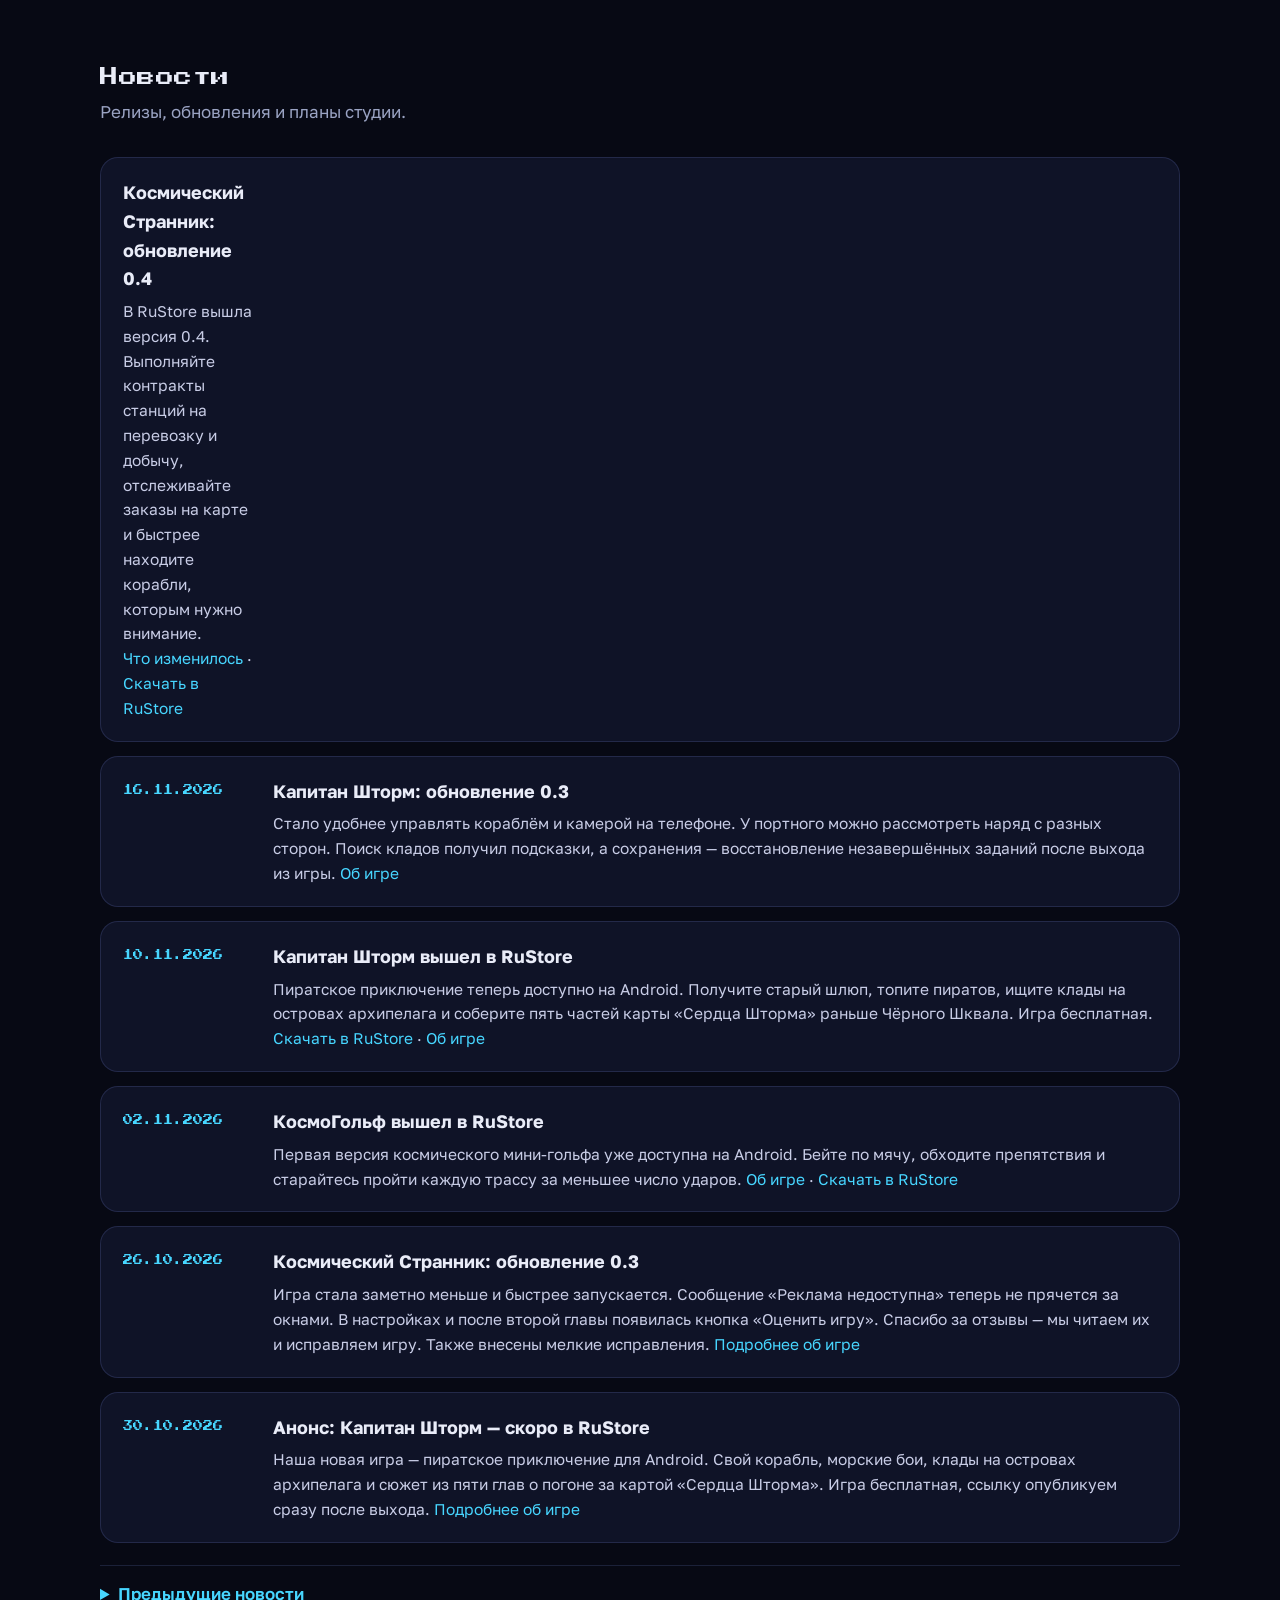
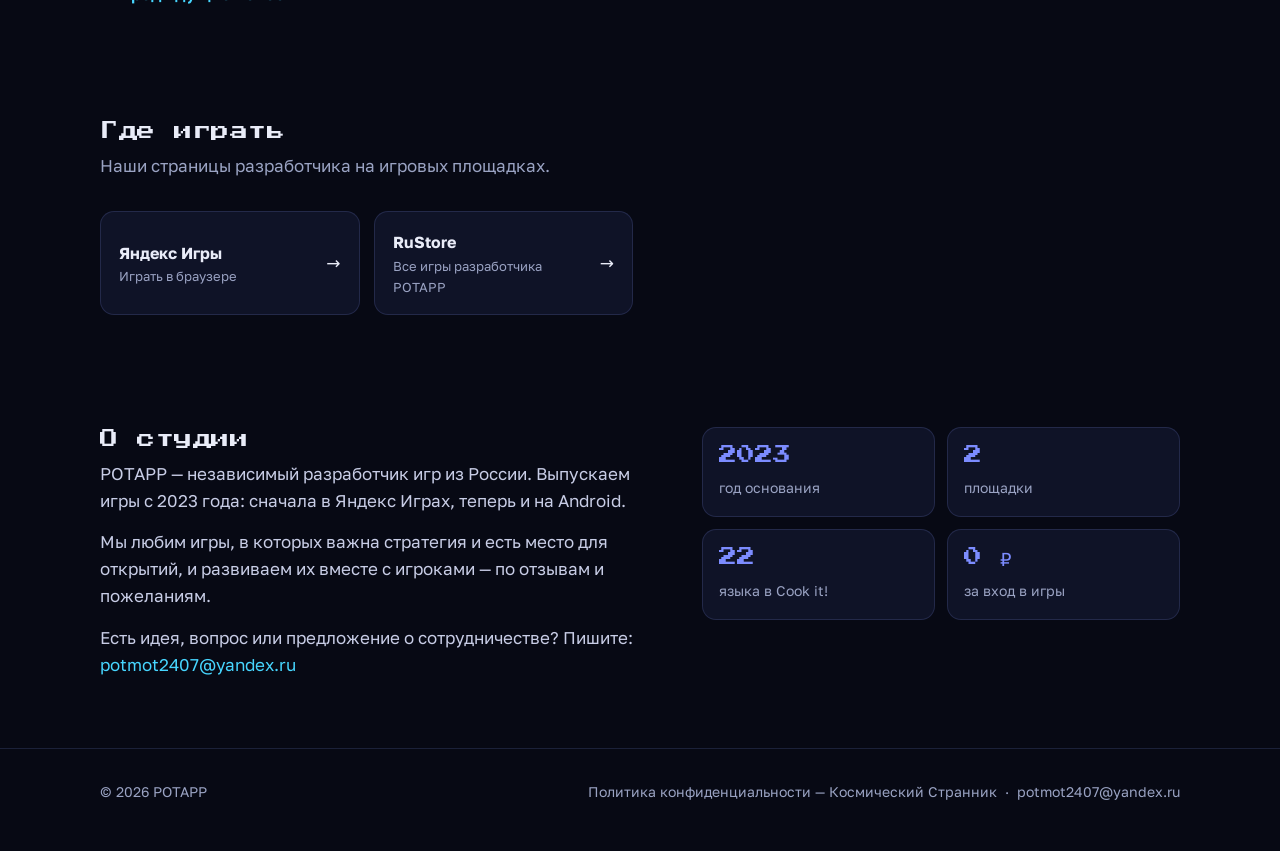
==== commit f44412b0: "njnhj" ====
--- a/index.html
+++ b/index.html
@@ -139,6 +139,13 @@
       <p class="sec-sub">Релизы, обновления и планы студии.</p>
 
       <div class="news">
+        <article class="post" id="space-stranger-04">
+          <div>
+            <h3>Космический Странник: обновление 0.4</h3>
+            <p>В RuStore вышла версия 0.4. Выполняйте контракты станций на перевозку и добычу, отслеживайте заказы на карте и быстрее находите корабли, которым нужно внимание.</p>
+            <p><a href="games/space-stranger/#version-04">Что изменилось</a> · <a href="https://www.rustore.ru/catalog/app/com.potapp.spacestranger">Скачать в RuStore</a></p>
+          </div>
+        </article>
         <article class="post"><time datetime="2026-11-16">16.11.2026</time><div><h3>Капитан Шторм: обновление 0.3</h3><p>Стало удобнее управлять кораблём и камерой на телефоне. У портного можно рассмотреть наряд с разных сторон. Поиск кладов получил подсказки, а сохранения — восстановление незавершённых заданий после выхода из игры. <a href="games/captain-storm/">Об игре</a></p></div></article>
         <article class="post">
           <time datetime="2026-11-10">10.11.2026</time>
--- a/styles.css
+++ b/styles.css
@@ -208,3 +208,5 @@
 
 .shots.portrait { grid-auto-columns: min(66%, 290px); }
 .shots.portrait img { aspect-ratio: auto; height: auto; }
+
+.shots.landscape img { height: auto; aspect-ratio: 16 / 9; object-fit: contain; align-self: start; }
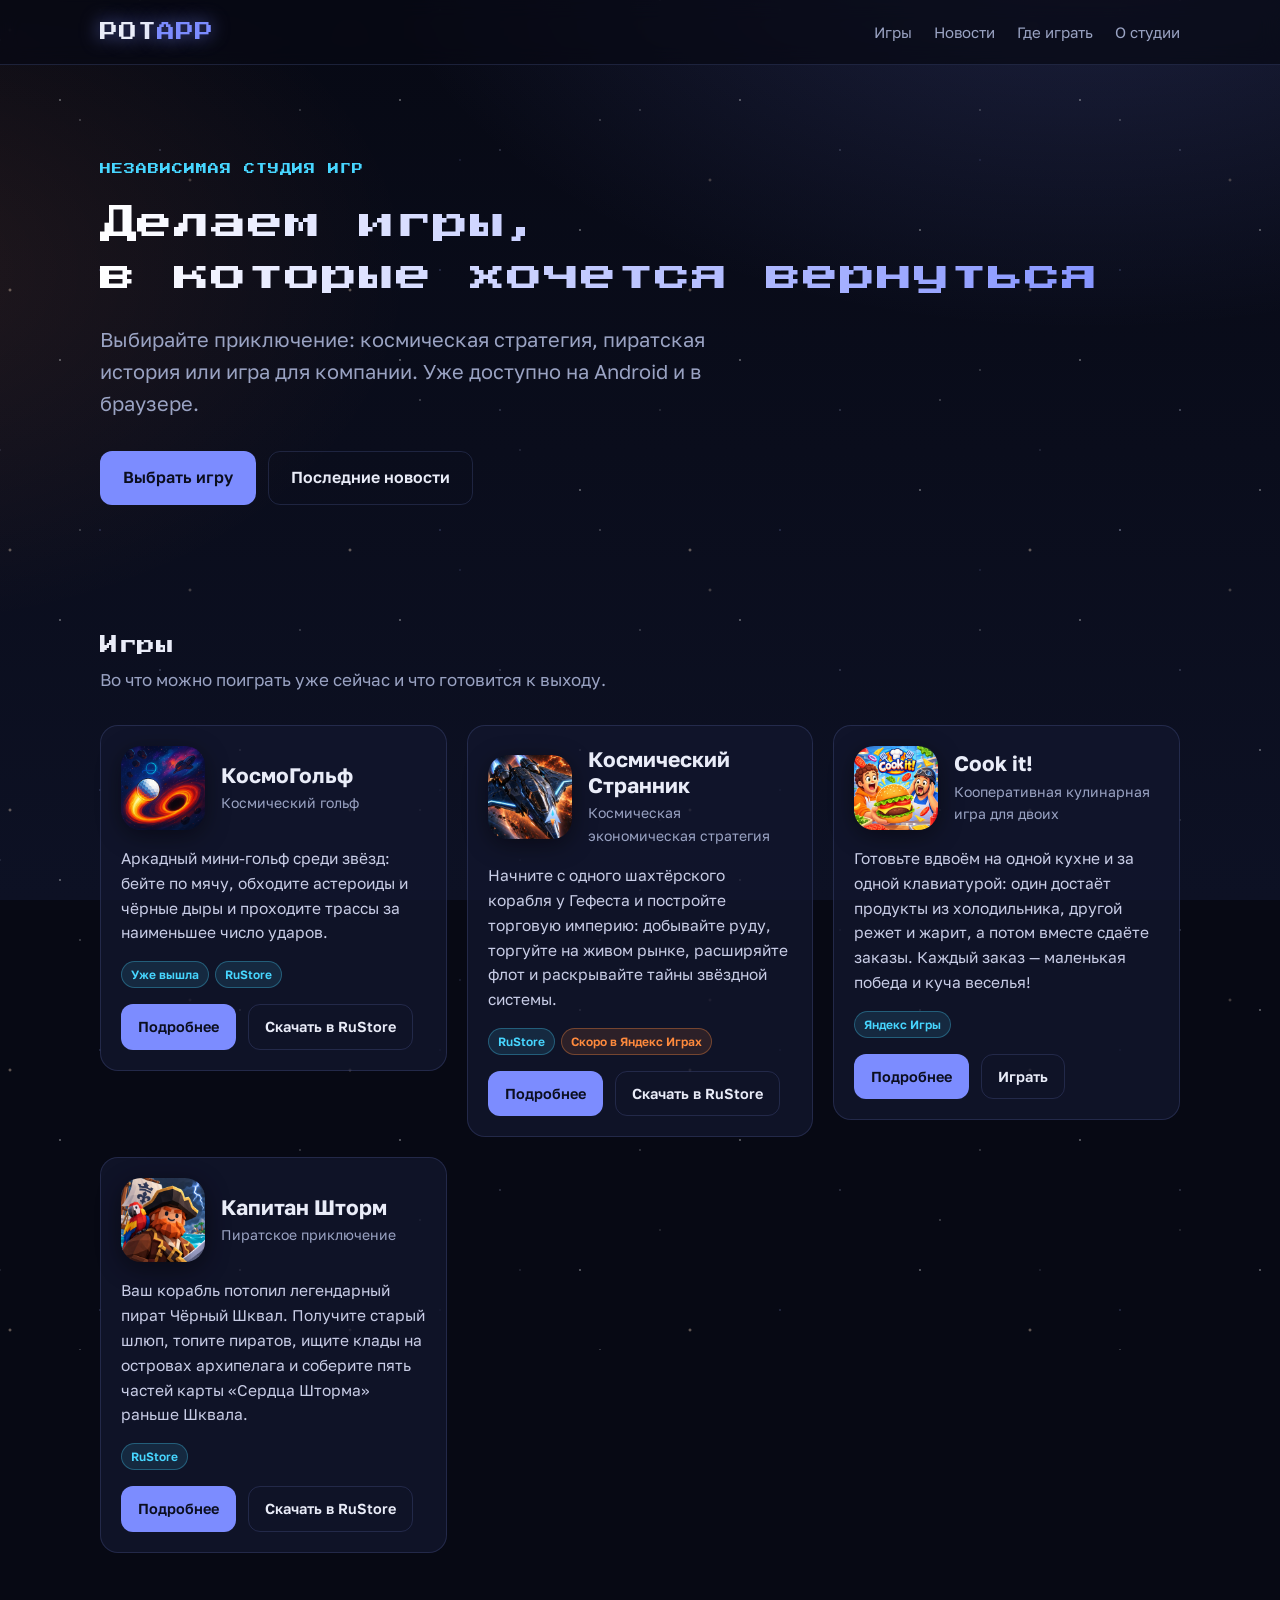
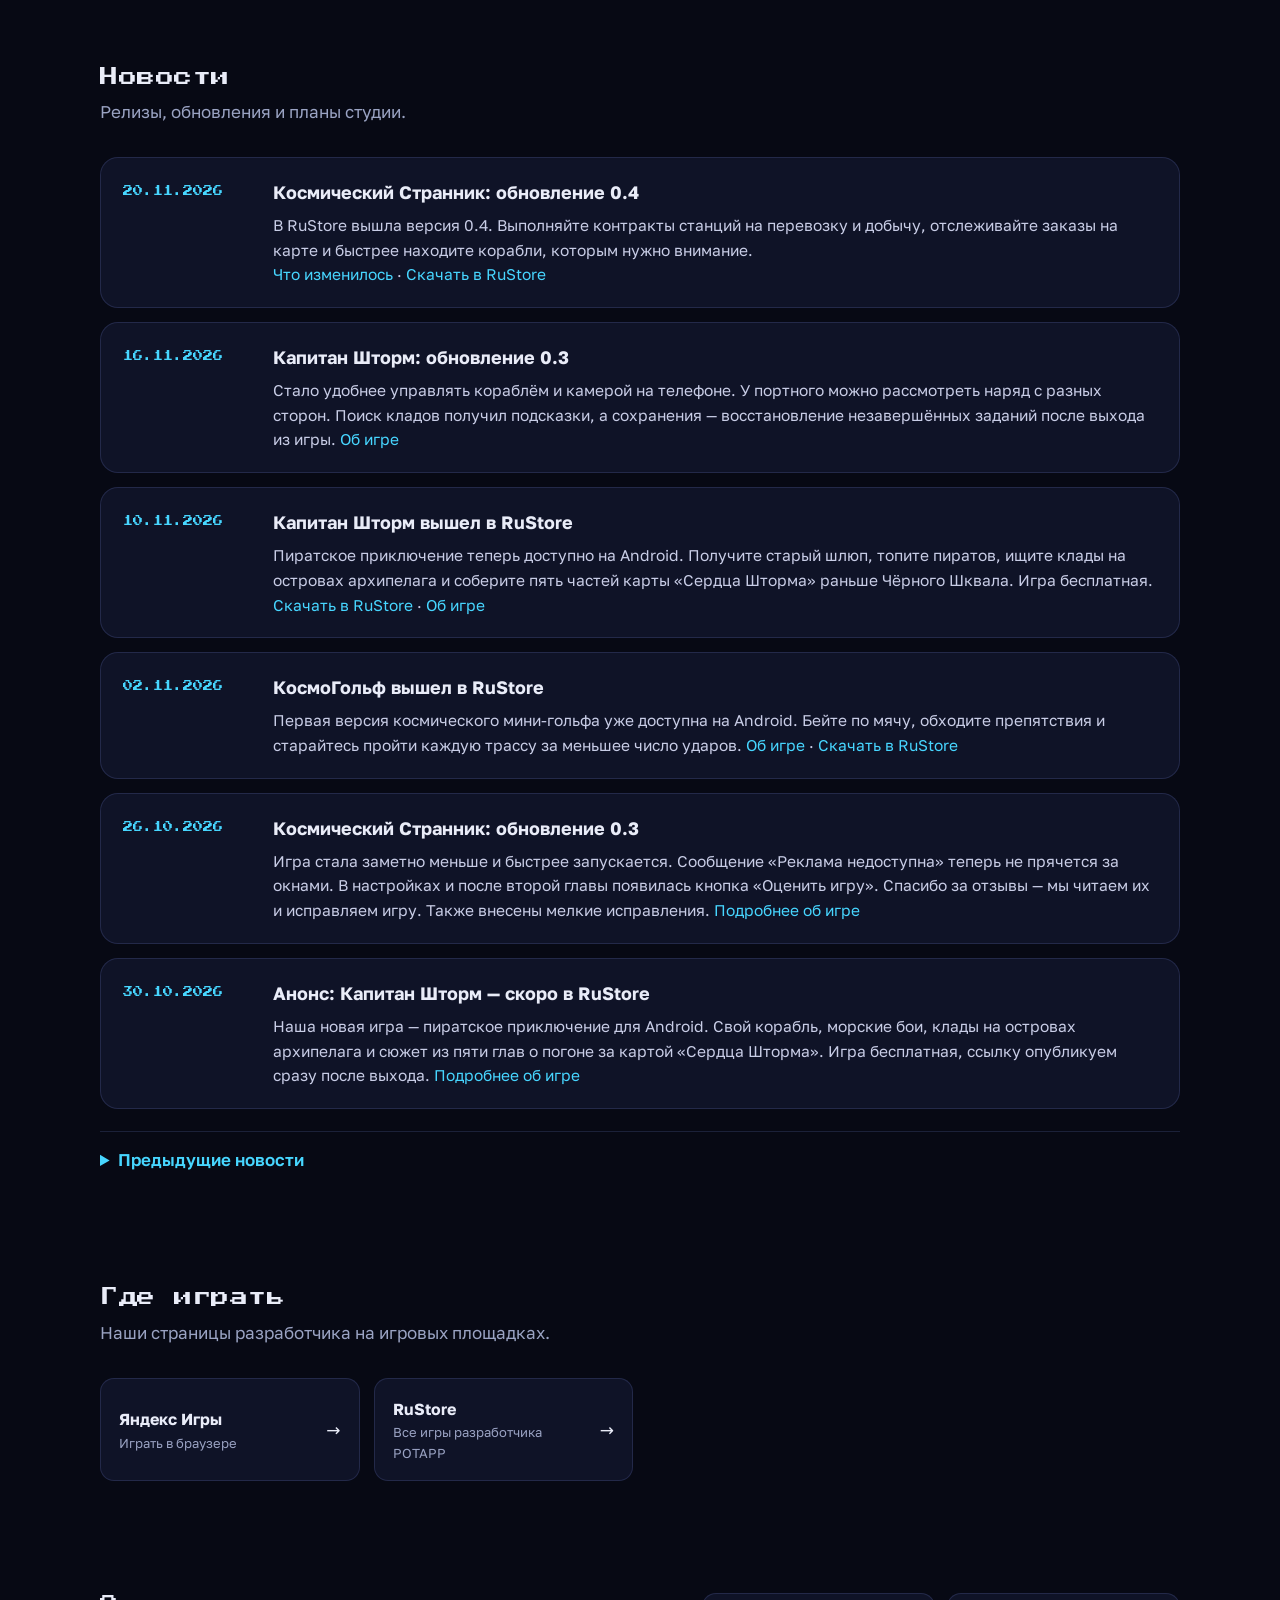
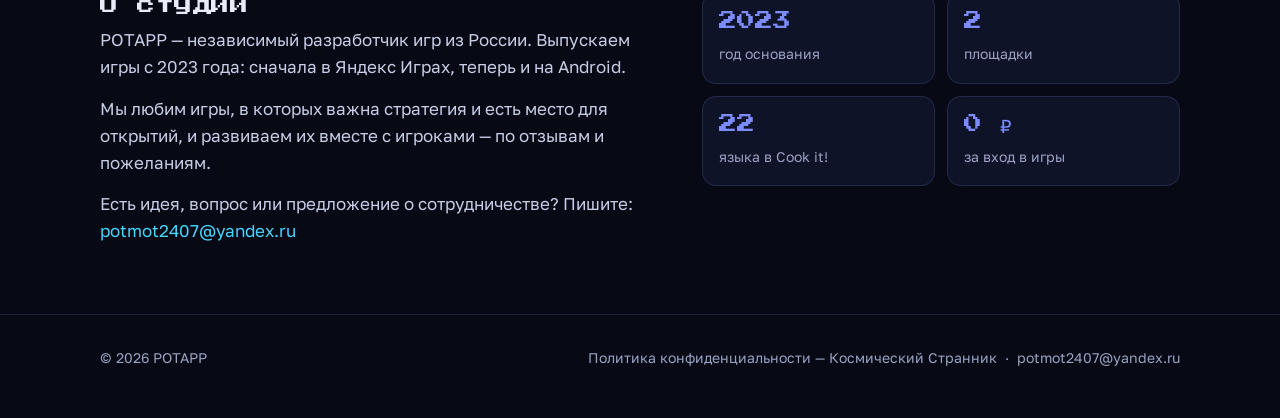
==== commit ca0520de: "dss" ====
--- a/index.html
+++ b/index.html
@@ -140,6 +140,7 @@
 
       <div class="news">
         <article class="post" id="space-stranger-04">
+          <time datetime="2026-11-20">20.11.2026</time>
           <div>
             <h3>Космический Странник: обновление 0.4</h3>
             <p>В RuStore вышла версия 0.4. Выполняйте контракты станций на перевозку и добычу, отслеживайте заказы на карте и быстрее находите корабли, которым нужно внимание.</p>
